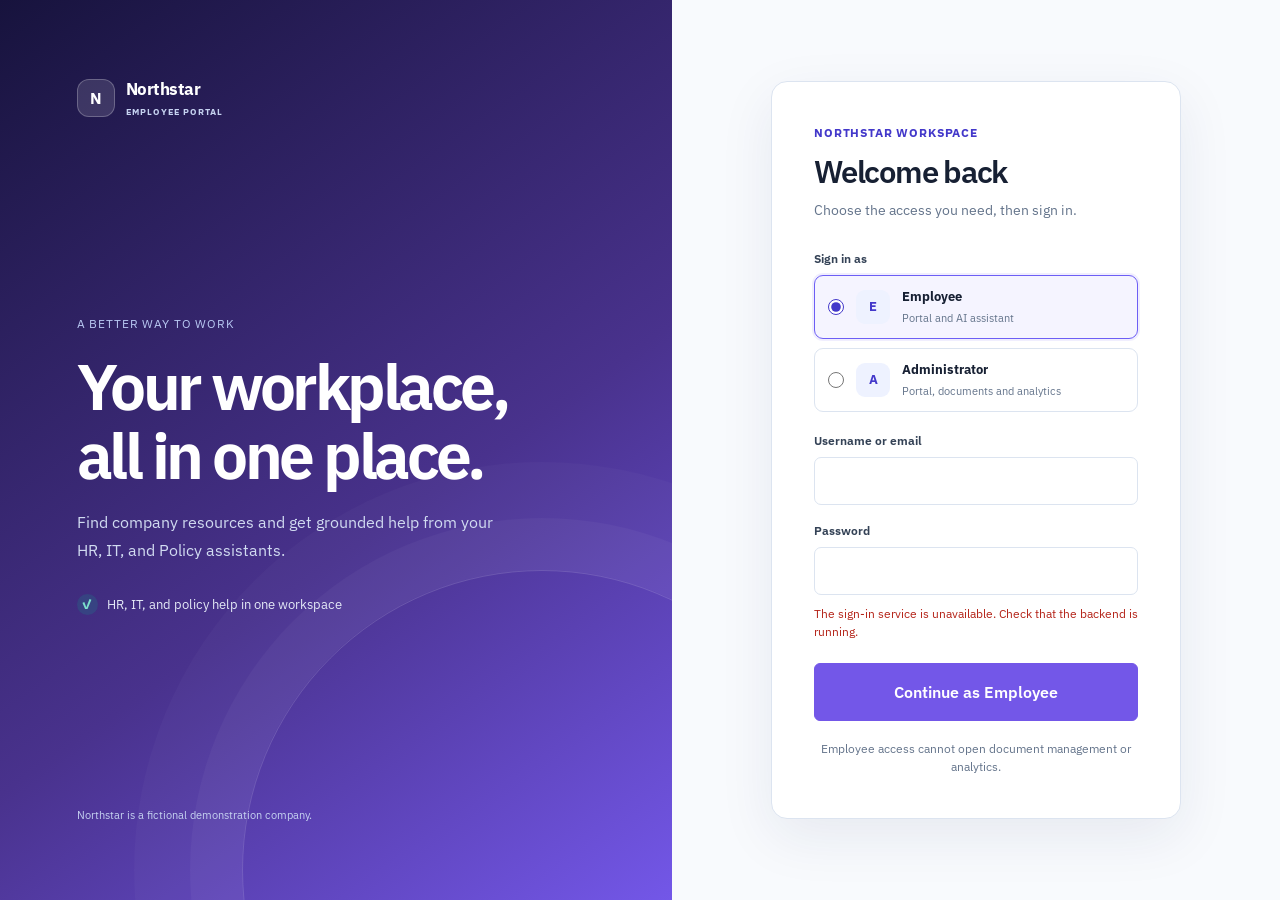
==== index.html @ 68baed1b "Prepare Northstar for deployment" ====
<!DOCTYPE html>
<html lang="en">
<head>
  <meta charset="UTF-8" />
  <meta name="viewport" content="width=device-width, initial-scale=1.0" />
  <meta name="theme-color" content="#7357E8" />
  <title>Sign in · Northstar</title>
  <link rel="icon" type="image/svg+xml" href="favicon.svg" />
  <link rel="stylesheet" href="css/style.css" />
  <link rel="stylesheet" href="css/pages.css" />
</head>
<body class="portal-login-page">
  <main class="portal-login-shell">
    <section class="portal-login-brand">
      <a class="portal-brand" href="index.html" aria-label="Northstar home">
        <span class="portal-brand-mark">N</span>
        <span><strong>Northstar</strong><small>EMPLOYEE PORTAL</small></span>
      </a>
      <div class="portal-login-message">
        <span class="eyebrow">A BETTER WAY TO WORK</span>
        <h1>Your workplace,<br />all in one place.</h1>
        <p>Find company resources and get grounded help from your HR, IT, and Policy assistants.</p>
        <div class="portal-login-trust">
          <span aria-hidden="true">✓</span> HR, IT, and policy help in one workspace
        </div>
      </div>
      <div class="portal-login-foot">Northstar is a fictional demonstration company.</div>
    </section>
    <section class="portal-login-panel">
      <form id="loginForm" class="portal-login-form">
        <p class="eyebrow">NORTHSTAR WORKSPACE</p>
        <h2>Welcome back</h2>
        <p class="portal-login-subtitle">Choose the access you need, then sign in.</p>
        <p class="login-demo-note" id="loginDemoNote" hidden></p>
        <fieldset class="login-role-picker">
          <legend class="form-label">Sign in as</legend>
          <label class="login-role-option">
            <input type="radio" name="role" value="employee" checked />
            <span class="login-role-icon" aria-hidden="true">E</span>
            <span><strong>Employee</strong><small>Portal and AI assistant</small></span>
          </label>
          <label class="login-role-option">
            <input type="radio" name="role" value="admin" />
            <span class="login-role-icon" aria-hidden="true">A</span>
            <span><strong>Administrator</strong><small>Portal, documents and analytics</small></span>
          </label>
        </fieldset>
        <label class="form-label" for="username">Username or email</label>
        <input class="form-input" id="username" name="username" type="text" autocomplete="username" required maxlength="254" />
        <label class="form-label" for="password">Password</label>
        <input class="form-input" id="password" name="password" type="password" autocomplete="current-password" required maxlength="1024" />
        <p class="login-error" id="loginError" role="alert" aria-live="polite"></p>
        <button class="btn btn-primary btn-block btn-lg" id="loginButton" type="submit">Continue as Employee</button>
        <p class="portal-login-help">Employee access cannot open document management or analytics.</p>
      </form>
    </section>
  </main>
  <script src="js/app.js"></script>
  <script>
    const loginForm = document.getElementById('loginForm');
    const loginButton = document.getElementById('loginButton');
    const loginError = document.getElementById('loginError');
    const loginDemoNote = document.getElementById('loginDemoNote');
    const roleOptions = [...document.querySelectorAll('input[name="role"]')];

    const selectedRole = () => document.querySelector('input[name="role"]:checked').value;
    const updateRoleLabel = () => {
      const role = selectedRole();
      loginButton.textContent = `Continue as ${role === 'admin' ? 'Administrator' : 'Employee'}`;
    };
    roleOptions.forEach(option => option.addEventListener('change', updateRoleLabel));

    API.authOptions().then(options => {
      if (options.demo_login_enabled) {
        loginDemoNote.textContent = 'Evaluation demo access is not production authentication. Do not enter sensitive information.';
        loginDemoNote.hidden = false;
      }
    }).catch(error => {
      console.warn('[EKA] Could not load sign-in options.', error);
    });

    API.session().then(() => {
      window.location.replace('portal.html');
    }).catch(error => {
      const params = new URLSearchParams(location.search);
      if (params.get('error') === 'unavailable' || error.status !== 401) {
        loginError.textContent = 'The sign-in service is unavailable. Check that the backend is running.';
      }
    });

    loginForm.addEventListener('submit', async event => {
      event.preventDefault();
      loginError.textContent = '';
      loginButton.disabled = true;
      loginButton.textContent = 'Signing in…';
      try {
        await API.login(
          document.getElementById('username').value.trim(),
          document.getElementById('password').value,
          selectedRole(),
        );
        window.location.replace('portal.html');
      } catch (error) {
        loginError.textContent = error.message || 'Sign-in failed. Please try again.';
      } finally {
        loginButton.disabled = false;
        updateRoleLabel();
      }
    });
  </script>
</body>
</html>
---- css/style.css ----
@import url('https://fonts.googleapis.com/css2?family=IBM+Plex+Mono:wght@400;500&family=IBM+Plex+Sans:wght@400;500;600;700&display=swap');

/* ============================================================
   Enterprise Knowledge Assistant — Design System v2
   Modern · Realistic · Real-time feel
   ============================================================ */

/* ---------- 1. Design Tokens ---------- */
:root {
  /* Dark navigation against a bright reading workspace */
  --color-bg: #EEF1F6;
  --color-bg-elevated: #FBFCFE;
  --color-surface: #FBFCFE;
  --color-surface-alt: #EEF1F6;
  --color-surface-muted: #E3E9F2;
  --color-sidebar: #111B2B;
  --color-chat: #F0F3F8;
  --color-history: #E3E9F2;
  --color-assistant: #FBFCFE;
  --color-composer: #FFFFFF;
  --color-user-message: #7357E8;
  --color-surface-inset: #F8FAFD;
  --color-topbar: #F8FAFD;
  --color-hover: #E3EAF4;
  --color-selected: #EAE5FF;

  /* Brand colors */
  --color-primary: #7357E8;
  --color-primary-hover: #5C3FD0;
  --color-primary-soft: rgba(115, 87, 232, .12);
  --color-primary-glow: rgba(115, 87, 232, .18);
  --color-focus-ring: rgba(115, 87, 232, .32);
  --color-sidebar-accent: #B9B0FF;
  --color-sidebar-success: #69D7C5;

  --color-accent: #087F72;
  --color-accent-hover: #06685E;
  --color-accent-soft: rgba(8, 127, 114, .11);

  --color-success: #087F72;
  --color-success-soft: rgba(8, 127, 114, .11);
  --color-warning: #94651B;
  --color-warning-soft: rgba(148, 101, 27, .11);
  --color-danger: #B43D4F;
  --color-danger-soft: rgba(180, 61, 79, .1);

  /* Per-agent brand colors */
  --color-hr: #B4485A;
  --color-hr-soft: rgba(180, 72, 90, .1);
  --color-it: #8A72F5;
  --color-it-soft: rgba(138, 114, 245, .12);
  --color-policy: #087F72;
  --color-policy-soft: rgba(8, 127, 114, .1);

  /* Text */
  --color-text: #172235;
  --color-text-secondary: #39485C;
  --color-text-muted: #5F6E82;
  --color-text-subtle: #6D7C90;
  --color-text-inverse: #FFFFFF;
  --color-sidebar-text: #E8EDF5;
  --color-sidebar-muted: #AAB7C8;

  /* Borders */
  --color-border: #D0D9E6;
  --color-border-strong: #A9B7C9;
  --color-border-subtle: #DEE5EF;

  /* Gradients */
  --gradient-primary: linear-gradient(115deg, #7357E8 0%, #8A72F5 100%);
  --gradient-accent: #087F72;
  --gradient-success: #087F72;
  --gradient-warning: #94651B;
  --gradient-hero: #111B2B;
  --gradient-mesh: none;

  /* Typography */
  --font-sans: 'IBM Plex Sans', Arial, sans-serif;
  --font-mono: 'IBM Plex Mono', 'Cascadia Code', Consolas, monospace;
  --type-xs: 0.75rem;
  --type-sm: 0.8125rem;
  --type-body: 0.875rem;
  --type-md: 0.9375rem;
  --type-lg: 1.125rem;
  --type-xl: 1.375rem;
  --type-display: 1.75rem;

  /* Radius */
  --radius-sm: 6px;
  --radius-md: 7px;
  --radius-lg: 10px;
  --radius-xl: 20px;
  --radius-2xl: 24px;
  --radius-full: 9999px;

  /* Spacing scale */
  --space-1: 4px;
  --space-2: 8px;
  --space-3: 12px;
  --space-4: 16px;
  --space-5: 20px;
  --space-6: 24px;
  --space-8: 32px;
  --space-10: 40px;
  --space-12: 48px;
  --space-16: 64px;
  --space-20: 80px;

  /* Shadows — soft, layered */
  --shadow-xs: 0 1px 2px rgba(15, 23, 42, 0.05);
  --shadow-sm: 0 1px 3px rgba(15, 23, 42, 0.08), 0 1px 2px rgba(15, 23, 42, 0.04);
  --shadow-md: 0 4px 6px -1px rgba(15, 23, 42, 0.10), 0 2px 4px -1px rgba(15, 23, 42, 0.06);
  --shadow-lg: 0 10px 15px -3px rgba(15, 23, 42, 0.10), 0 4px 6px -2px rgba(15, 23, 42, 0.05);
  --shadow-xl: 0 20px 25px -5px rgba(15, 23, 42, 0.12), 0 10px 10px -5px rgba(15, 23, 42, 0.04);
  --shadow-2xl: 0 25px 50px -12px rgba(15, 23, 42, 0.25);
  --shadow-primary: 0 10px 30px -10px var(--color-primary-glow);
  --shadow-accent: 0 10px 30px -10px rgba(6, 182, 212, 0.4);

  /* Transitions */
  --transition-fast: 120ms cubic-bezier(0.4, 0, 0.2, 1);
  --transition: 200ms cubic-bezier(0.4, 0, 0.2, 1);
  --transition-slow: 400ms cubic-bezier(0.4, 0, 0.2, 1);
  --ease-bounce: cubic-bezier(0.34, 1.56, 0.64, 1);

  /* Layout */
  --sidebar-width: 236px;
  --header-height: 60px;
  --max-content: 1440px;
}

/* ---------- 2. Reset ---------- */
*, *::before, *::after { box-sizing: border-box; margin: 0; padding: 0; }

html {
  font-size: 16px;
  -webkit-font-smoothing: antialiased;
  -moz-osx-font-smoothing: grayscale;
  scroll-behavior: smooth;
}

body {
  font-family: var(--font-sans);
  background: var(--color-surface-alt);
  color: var(--color-text);
  line-height: 1.5;
  min-height: 100vh;
  background-image: none;
  background-attachment: fixed;
}

a { color: inherit; text-decoration: none; }
button { font-family: inherit; cursor: pointer; border: none; background: none; }
input, textarea, select { font-family: inherit; font-size: inherit; color: inherit; }
ul, ol { list-style: none; }
img, svg { display: block; max-width: 100%; }

/* ---------- 3. Typography ---------- */
h1 { font-size: var(--type-display); font-weight: 600; letter-spacing: -0.025em; line-height: 1.2; }
h2 { font-size: var(--type-xl); font-weight: 600; letter-spacing: -0.015em; line-height: 1.3; }
h3 { font-size: var(--type-lg); font-weight: 600; letter-spacing: -0.01em; }
h4 { font-size: var(--type-md); font-weight: 600; }
h5 { font-size: var(--type-body); font-weight: 600; }
h6 {
  font-size: 0.75rem;
  font-weight: 700;
  text-transform: uppercase;
  letter-spacing: 0.08em;
  color: var(--color-text-subtle);
}

p { font-size: var(--type-md); color: var(--color-text-secondary); }
.text-muted { color: var(--color-text-muted); }
.text-subtle { color: var(--color-text-subtle); }
.text-mono { font-family: var(--font-mono); }
.text-gradient {
  background: var(--gradient-primary);
  -webkit-background-clip: text;
  background-clip: text;
  -webkit-text-fill-color: transparent;
  color: transparent;
}

/* ---------- 4. Buttons ---------- */
.btn {
  display: inline-flex;
  align-items: center;
  justify-content: center;
  gap: var(--space-2);
  padding: var(--space-3) var(--space-5);
  font-size: 0.875rem;
  font-weight: 600;
  border-radius: var(--radius-md);
  border: 1px solid transparent;
  transition: all var(--transition);
  white-space: nowrap;
  position: relative;
  overflow: hidden;
}

.btn::before {
  content: '';
  position: absolute;
  inset: 0;
  background: linear-gradient(90deg, transparent, rgba(255,255,255,0.2), transparent);
  transform: translateX(-100%);
  transition: transform 600ms;
}
.btn:hover::before { transform: translateX(100%); }

.btn-primary {
  background: var(--gradient-primary);
  color: var(--color-text-inverse);
  box-shadow: var(--shadow-sm), var(--shadow-primary);
}
.btn-primary:hover {
  transform: translateY(-1px);
  box-shadow: var(--shadow-md), var(--shadow-primary);
}

.btn-secondary {
  background: var(--color-surface);
  color: var(--color-text);
  border-color: var(--color-border);
  box-shadow: var(--shadow-xs);
}
.btn-secondary:hover {
  background: var(--color-surface-alt);
  border-color: var(--color-border-strong);
  transform: translateY(-1px);
}

.btn-ghost {
  background: transparent;
  color: var(--color-text-secondary);
  padding: var(--space-2) var(--space-3);
}
.btn-ghost:hover {
  background: var(--color-surface-muted);
  color: var(--color-text);
}

.btn-icon {
  width: 36px;
  height: 36px;
  padding: 0;
  border-radius: var(--radius-md);
  display: inline-flex;
  align-items: center;
  justify-content: center;
  color: var(--color-text-muted);
  transition: all var(--transition);
}
.btn-icon:hover {
  background: var(--color-surface-muted);
  color: var(--color-primary);
}

.btn-sm { padding: var(--space-2) var(--space-3); font-size: 0.8125rem; }
.btn-lg { padding: var(--space-4) var(--space-6); font-size: 1rem; }
.btn-block { width: 100%; }

/* ---------- 5. Forms ---------- */
.form-group { margin-bottom: var(--space-5); }
.form-label {
  display: block;
  font-size: 0.8125rem;
  font-weight: 600;
  margin-bottom: var(--space-2);
  color: var(--color-text);
}
.form-input, .form-textarea, .form-select {
  width: 100%;
  padding: var(--space-3) var(--space-4);
  background: var(--color-surface);
  border: 1.5px solid var(--color-border);
  border-radius: var(--radius-md);
  font-size: 0.9375rem;
  color: var(--color-text);
  transition: all var(--transition);
}
.form-input:focus, .form-textarea:focus, .form-select:focus {
  outline: none;
  border-color: var(--color-primary);
  box-shadow: 0 0 0 4px var(--color-primary-soft);
}
.form-textarea { resize: vertical; min-height: 96px; }
.form-hint {
  font-size: 0.75rem;
  color: var(--color-text-muted);
  margin-top: var(--space-2);
}

/* ---------- 6. Layout ---------- */
.app-shell {
  display: grid;
  grid-template-columns: var(--sidebar-width) 1fr;
  grid-template-rows: var(--header-height) 1fr;
  grid-template-areas:
    "sidebar header"
    "sidebar main";
  height: 100vh;
  overflow: hidden;
}

.sidebar {
  grid-area: sidebar;
  background: var(--color-surface);
  border-right: 1px solid var(--color-border);
  display: flex;
  flex-direction: column;
  overflow-y: auto;
  box-shadow: var(--shadow-sm);
  z-index: 10;
}

.header {
  grid-area: header;
  background: rgba(255, 255, 255, 0.85);
  backdrop-filter: blur(12px);
  -webkit-backdrop-filter: blur(12px);
  border-bottom: 1px solid var(--color-border);
  display: flex;
  align-items: center;
  justify-content: space-between;
  padding: 0 var(--space-8);
  z-index: 5;
}

.main {
  grid-area: main;
  overflow-y: auto;
  background: var(--color-surface-alt);
}

/* ---------- 7. Sidebar ---------- */
.sidebar-brand {
  height: var(--header-height);
  padding: 0 var(--space-6);
  display: flex;
  align-items: center;
  gap: var(--space-3);
  border-bottom: 1px solid var(--color-border-subtle);
}

.brand-mark {
  width: 36px;
  height: 36px;
  background: var(--gradient-primary);
  color: var(--color-text-inverse);
  border-radius: var(--radius-md);
  display: inline-flex;
  align-items: center;
  justify-content: center;
  font-weight: 800;
  font-size: 0.9375rem;
  box-shadow: var(--shadow-primary);
}

.brand-name {
  font-weight: 800;
  font-size: 1rem;
  letter-spacing: -0.01em;
  background: var(--gradient-primary);
  -webkit-background-clip: text;
  background-clip: text;
  -webkit-text-fill-color: transparent;
}
.brand-sub {
  font-size: 0.6875rem;
  color: var(--color-text-muted);
  font-weight: 600;
  text-transform: uppercase;
  letter-spacing: 0.06em;
}

.sidebar-nav { padding: var(--space-4); flex: 1; }

.nav-section-title {
  font-size: var(--type-xs);
  font-weight: 700;
  text-transform: uppercase;
  letter-spacing: 0.1em;
  color: var(--color-text-subtle);
  padding: var(--space-4) var(--space-3) var(--space-2);
}

.nav-item {
  display: flex;
  align-items: center;
  gap: var(--space-3);
  padding: var(--space-3) var(--space-3);
  border-radius: var(--radius-md);
  color: var(--color-text-secondary);
  font-size: var(--type-body);
  font-weight: 500;
  transition: all var(--transition);
  margin-bottom: 2px;
  position: relative;
}
.nav-item:hover {
  background: transparent;
  color: var(--color-text);
  transform: none;
}
.nav-item.active {
  background: transparent;
  color: var(--color-primary);
  font-weight: 600;
}
.nav-item.active::before {
  content: '';
  position: absolute;
  left: -16px;
  top: 50%;
  transform: translateY(-50%);
  width: 2px;
  height: 20px;
  background: var(--gradient-primary);
  border-radius: 0 4px 4px 0;
}

.nav-item-icon { width: 18px; height: 18px; flex-shrink: 0; }

.sidebar-footer { padding: var(--space-4); border-top: 1px solid var(--color-border-subtle); }

.user-chip {
  display: flex;
  align-items: center;
  gap: var(--space-3);
  padding: var(--space-2);
  border-radius: var(--radius-md);
  transition: all var(--transition);
  cursor: pointer;
}
.user-chip:hover {
  background: var(--color-surface-muted);
}

.user-avatar {
  width: 36px;
  height: 36px;
  border-radius: 50%;
  background: var(--gradient-primary);
  color: var(--color-text-inverse);
  display: inline-flex;
  align-items: center;
  justify-content: center;
  font-weight: 700;
  font-size: 0.8125rem;
  box-shadow: var(--shadow-primary);
}

.user-info { flex: 1; min-width: 0; }
.user-name {
  font-size: 0.8125rem;
  font-weight: 600;
  color: var(--color-text);
  white-space: nowrap;
  overflow: hidden;
  text-overflow: ellipsis;
}
.user-id {
  font-size: 0.6875rem;
  color: var(--color-text-muted);
  font-family: var(--font-mono);
  white-space: nowrap;
  overflow: hidden;
  text-overflow: ellipsis;
}

/* ---------- 8. Header ---------- */
.header-title { display: flex; align-items: center; gap: var(--space-3); }
.header-title h2 { font-size: 1.25rem; }
.header-breadcrumb { font-size: 0.75rem; color: var(--color-text-muted); }
.header-actions { display: flex; align-items: center; gap: var(--space-2); }

/* ---------- 9. Cards ---------- */
.card {
  background: var(--color-surface);
  border: 1px solid var(--color-border);
  border-radius: var(--radius-lg);
  padding: var(--space-6);
  box-shadow: var(--shadow-sm);
  transition: all var(--transition);
}
.card-hover:hover {
  box-shadow: var(--shadow-lg);
  transform: translateY(-2px);
  border-color: var(--color-primary);
}

.card-header {
  display: flex;
  align-items: center;
  justify-content: space-between;
  margin-bottom: var(--space-4);
}
.card-title { font-size: 1rem; font-weight: 700; color: var(--color-text); }

/* ---------- 10. Badges & Tags ---------- */
.badge {
  display: inline-flex;
  align-items: center;
  gap: var(--space-1);
  padding: 3px var(--space-2);
  font-size: 0.6875rem;
  font-weight: 700;
  border-radius: var(--radius-full);
  text-transform: uppercase;
  letter-spacing: 0.05em;
  background: var(--color-surface-muted);
  color: var(--color-text-secondary);
}
.badge-primary { background: var(--color-primary-soft); color: var(--color-primary); }
.badge-success { background: var(--color-success-soft); color: var(--color-success); }
.badge-warning { background: var(--color-warning-soft); color: var(--color-warning); }
.badge-danger  { background: var(--color-danger-soft);  color: var(--color-danger); }
.badge-accent  { background: var(--color-accent-soft);  color: var(--color-accent); }
.badge-hr      { background: var(--color-hr-soft);      color: var(--color-hr); }
.badge-it      { background: var(--color-it-soft);      color: var(--color-it); }
.badge-policy  { background: var(--color-policy-soft);  color: var(--color-policy); }

.badge-dot {
  width: 6px;
  height: 6px;
  border-radius: 50%;
  background: var(--color-text-subtle);
}
.badge-dot.active {
  background: var(--color-success);
  box-shadow: 0 0 0 3px var(--color-success-soft);
  animation: pulse-dot 2s infinite;
}

@keyframes pulse-dot {
  0%, 100% { box-shadow: 0 0 0 3px var(--color-success-soft); }
  50% { box-shadow: 0 0 0 6px rgba(16, 185, 129, 0.1); }
}

.tag {
  display: inline-flex;
  align-items: center;
  padding: 3px var(--space-2);
  font-size: 0.75rem;
  font-weight: 600;
  border-radius: var(--radius-sm);
  background: var(--color-surface-muted);
  color: var(--color-text-secondary);
}

/* ---------- 11. Tables ---------- */
.table { width: 100%; border-collapse: collapse; font-size: 0.875rem; }
.table th {
  text-align: left;
  font-size: 0.6875rem;
  font-weight: 700;
  text-transform: uppercase;
  letter-spacing: 0.05em;
  color: var(--color-text-muted);
  padding: var(--space-3) var(--space-4);
  border-bottom: 1px solid var(--color-border);
  background: var(--color-surface-alt);
}
.table td {
  padding: var(--space-4);
  border-bottom: 1px solid var(--color-border-subtle);
  color: var(--color-text);
}
.table tr:last-child td { border-bottom: none; }
.table tr { transition: background var(--transition-fast); }
.table tr:hover td { background: var(--color-primary-soft); }

/* ---------- 12. Utilities ---------- */
.flex { display: flex; }
.flex-col { display: flex; flex-direction: column; }
.items-center { align-items: center; }
.justify-between { justify-content: space-between; }
.gap-1 { gap: var(--space-1); }
.gap-2 { gap: var(--space-2); }
.gap-3 { gap: var(--space-3); }
.gap-4 { gap: var(--space-4); }
.gap-6 { gap: var(--space-6); }

.p-4 { padding: var(--space-4); }
.p-6 { padding: var(--space-6); }
.p-8 { padding: var(--space-8); }

.mb-2 { margin-bottom: var(--space-2); }
.mb-4 { margin-bottom: var(--space-4); }
.mb-6 { margin-bottom: var(--space-6); }
.mt-6 { margin-top: var(--space-6); }

.grid { display: grid; }
.grid-cols-2 { grid-template-columns: repeat(2, 1fr); }
.grid-cols-3 { grid-template-columns: repeat(3, 1fr); }
.grid-cols-4 { grid-template-columns: repeat(4, 1fr); }

.text-center { text-align: center; }
.text-right  { text-align: right; }

.w-full { width: 100%; }
.h-full { height: 100%; }
.hidden { display: none !important; }

.divider { height: 1px; background: var(--color-border-subtle); margin: var(--space-4) 0; }

/* ---------- 13. Page wrapper ---------- */
.page {
  padding: var(--space-8);
  max-width: var(--max-content);
  margin: 0 auto;
}
.page-header { margin-bottom: var(--space-6); }
.page-header h1 { font-size: 1.75rem; margin-bottom: var(--space-1); }
.page-header p { color: var(--color-text-muted); font-size: 0.875rem; }

/* ---------- 14. Stats ---------- */
.stat-grid {
  display: grid;
  grid-template-columns: repeat(4, 1fr);
  gap: var(--space-4);
  margin-bottom: var(--space-6);
}

.stat-card {
  background: var(--color-surface);
  border: 1px solid var(--color-border);
  border-radius: var(--radius-lg);
  padding: var(--space-5);
  position: relative;
  overflow: hidden;
  transition: all var(--transition);
  box-shadow: var(--shadow-sm);
}
.stat-card:hover {
  transform: translateY(-2px);
  box-shadow: var(--shadow-lg);
}
.stat-card::before {
  content: '';
  position: absolute;
  top: 0; left: 0; right: 0;
  height: 3px;
  background: var(--gradient-primary);
}
.stat-card.success::before { background: var(--gradient-success); }
.stat-card.warning::before { background: var(--gradient-warning); }
.stat-card.accent::before  { background: var(--gradient-accent); }

.stat-card-icon {
  position: absolute;
  top: var(--space-5);
  right: var(--space-5);
  width: 40px;
  height: 40px;
  border-radius: var(--radius-md);
  background: var(--color-primary-soft);
  color: var(--color-primary);
  display: inline-flex;
  align-items: center;
  justify-content: center;
}
.stat-card.success .stat-card-icon { background: var(--color-success-soft); color: var(--color-success); }
.stat-card.warning .stat-card-icon { background: var(--color-warning-soft); color: var(--color-warning); }
.stat-card.accent  .stat-card-icon { background: var(--color-accent-soft);  color: var(--color-accent); }

.stat-label {
  font-size: 0.75rem;
  font-weight: 700;
  text-transform: uppercase;
  letter-spacing: 0.05em;
  color: var(--color-text-muted);
  margin-bottom: var(--space-2);
}
.stat-value {
  font-size: 2rem;
  font-weight: 800;
  letter-spacing: -0.02em;
  font-family: var(--font-mono);
  color: var(--color-text);
  line-height: 1;
}
.stat-delta {
  font-size: 0.75rem;
  color: var(--color-text-muted);
  margin-top: var(--space-2);
  display: flex;
  align-items: center;
  gap: var(--space-1);
}
.stat-delta.up { color: var(--color-success); }
.stat-delta.down { color: var(--color-danger); }

/* ---------- 15. Progress ---------- */
.progress {
  height: 8px;
  background: var(--color-surface-muted);
  border-radius: var(--radius-full);
  overflow: hidden;
  position: relative;
}
.progress-bar {
  height: 100%;
  background: var(--gradient-primary);
  border-radius: var(--radius-full);
  transition: width 800ms var(--ease-bounce);
  position: relative;
  overflow: hidden;
}
.progress-bar::after {
  content: '';
  position: absolute;
  inset: 0;
  background: linear-gradient(90deg, transparent, rgba(255,255,255,0.4), transparent);
  animation: shimmer 2s infinite;
}
.progress-bar.muted { background: var(--color-border-strong); }
.progress-bar.muted::after { display: none; }
.progress-bar.success { background: var(--gradient-success); }
.progress-bar.warning { background: var(--gradient-warning); }

@keyframes shimmer {
  0% { transform: translateX(-100%); }
  100% { transform: translateX(100%); }
}

/* ---------- 16. Scrollbar ---------- */
::-webkit-scrollbar { width: 10px; height: 10px; }
::-webkit-scrollbar-track { background: transparent; }
::-webkit-scrollbar-thumb {
  background: var(--color-border-strong);
  border-radius: var(--radius-full);
  border: 2px solid var(--color-surface-alt);
}
::-webkit-scrollbar-thumb:hover { background: var(--color-text-subtle); }

/* ---------- 17. Animations ---------- */
@keyframes fadeIn {
  from { opacity: 0; transform: translateY(8px); }
  to { opacity: 1; transform: translateY(0); }
}
@keyframes slideInRight {
  from { opacity: 0; transform: translateX(20px); }
  to { opacity: 1; transform: translateX(0); }
}
@keyframes slideInLeft {
  from { opacity: 0; transform: translateX(-20px); }
  to { opacity: 1; transform: translateX(0); }
}
@keyframes scaleIn {
  from { opacity: 0; transform: scale(0.95); }
  to { opacity: 1; transform: scale(1); }
}
@keyframes float {
  0%, 100% { transform: translateY(0); }
  50% { transform: translateY(-6px); }
}

.animate-fade-in { animation: fadeIn 400ms var(--transition) both; }
.animate-slide-right { animation: slideInRight 400ms var(--transition) both; }
.animate-slide-left { animation: slideInLeft 400ms var(--transition) both; }
.animate-scale-in { animation: scaleIn 300ms var(--ease-bounce) both; }

/* ---------- 18. Responsive ---------- */
@media (max-width: 1024px) {
  .stat-grid { grid-template-columns: repeat(2, 1fr); }
  .grid-cols-4 { grid-template-columns: repeat(2, 1fr); }
}

@media (max-width: 768px) {
  .app-shell {
    grid-template-columns: 1fr;
    grid-template-areas:
      "header"
      "main";
  }
  .sidebar { display: none; }
  .stat-grid { grid-template-columns: 1fr; }
  .grid-cols-2, .grid-cols-3, .grid-cols-4 { grid-template-columns: 1fr; }
}
---- css/pages.css ----
/* ============================================================
   Page-specific styles — modern, vibrant, real-time feel
   ============================================================ */

/* ---------- A. Login Page ---------- */
.login-shell {
  min-height: 100vh;
  display: grid;
  grid-template-columns: 1.1fr 1fr;
  background: var(--color-surface-alt);
}

.login-art {
  background: var(--gradient-hero);
  color: var(--color-text-inverse);
  padding: var(--space-16);
  display: flex;
  flex-direction: column;
  justify-content: space-between;
  position: relative;
  overflow: hidden;
}

.login-art::before {
  content: "";
  position: absolute;
  inset: 0;
  background-image:
    radial-gradient(circle at 20% 80%, rgba(255,255,255,0.12) 0%, transparent 40%),
    radial-gradient(circle at 80% 20%, rgba(255,255,255,0.10) 0%, transparent 40%),
    radial-gradient(circle at 50% 50%, rgba(255,255,255,0.05) 0%, transparent 60%);
  pointer-events: none;
}

.login-art::after {
  content: "";
  position: absolute;
  inset: 0;
  background-image:
    linear-gradient(rgba(255,255,255,0.06) 1px, transparent 1px),
    linear-gradient(90deg, rgba(255,255,255,0.06) 1px, transparent 1px);
  background-size: 48px 48px;
  mask-image: radial-gradient(ellipse at center, black 30%, transparent 75%);
  pointer-events: none;
}

.login-art-brand {
  display: flex;
  align-items: center;
  gap: var(--space-3);
  position: relative;
  z-index: 1;
}
.login-art-brand .brand-mark {
  background: rgba(255, 255, 255, 0.2);
  color: var(--color-text-inverse);
  backdrop-filter: blur(20px);
  border: 1px solid rgba(255, 255, 255, 0.3);
}

.login-art-content { position: relative; z-index: 1; }
.login-art-content h1 {
  font-size: 3rem;
  line-height: 1.1;
  margin-bottom: var(--space-5);
  letter-spacing: -0.03em;
  color: var(--color-text-inverse);
}
.login-art-content p {
  color: rgba(255, 255, 255, 0.85);
  font-size: 1.0625rem;
  max-width: 420px;
  line-height: 1.6;
}

.login-art-features {
  position: relative;
  z-index: 1;
  display: flex;
  flex-direction: column;
  gap: var(--space-3);
  margin-top: var(--space-6);
}
.login-art-feature {
  display: flex;
  align-items: center;
  gap: var(--space-3);
  color: rgba(255, 255, 255, 0.9);
  font-size: 0.875rem;
}
.login-art-feature-icon {
  width: 32px;
  height: 32px;
  border-radius: var(--radius-sm);
  background: rgba(255, 255, 255, 0.15);
  border: 1px solid rgba(255, 255, 255, 0.2);
  display: inline-flex;
  align-items: center;
  justify-content: center;
  flex-shrink: 0;
  backdrop-filter: blur(8px);
}

.login-art-meta {
  position: relative;
  z-index: 1;
  display: flex;
  flex-direction: column;
  gap: var(--space-3);
  font-size: 0.8125rem;
  color: rgba(255, 255, 255, 0.75);
}
.login-art-meta-row {
  display: flex;
  justify-content: space-between;
  padding: var(--space-3) 0;
  border-top: 1px solid rgba(255, 255, 255, 0.15);
}
.login-art-meta-row:first-child { border-top: none; padding-top: 0; }
.login-art-meta-row span:last-child { font-weight: 600; color: var(--color-text-inverse); }

.login-form-wrap {
  display: flex;
  align-items: center;
  justify-content: center;
  padding: var(--space-8);
  background: var(--color-surface);
  position: relative;
}
.login-form-wrap::before {
  content: '';
  position: absolute;
  top: -100px; right: -100px;
  width: 300px; height: 300px;
  background: var(--color-primary-soft);
  border-radius: 50%;
  filter: blur(80px);
  pointer-events: none;
}
.login-form-wrap::after {
  content: '';
  position: absolute;
  bottom: -80px; left: -80px;
  width: 240px; height: 240px;
  background: var(--color-accent-soft);
  border-radius: 50%;
  filter: blur(80px);
  pointer-events: none;
}

.login-form {
  width: 100%;
  max-width: 380px;
  position: relative;
  z-index: 1;
  animation: scaleIn 500ms var(--ease-bounce) both;
}
.login-form h2 { margin-bottom: var(--space-1); }
.login-form .form-sub {
  color: var(--color-text-muted);
  font-size: 0.875rem;
  margin-bottom: var(--space-6);
}

.login-divider {
  display: flex;
  align-items: center;
  gap: var(--space-3);
  margin: var(--space-5) 0;
  color: var(--color-text-subtle);
  font-size: 0.75rem;
  font-weight: 600;
  text-transform: uppercase;
  letter-spacing: 0.05em;
}
.login-divider::before, .login-divider::after {
  content: "";
  flex: 1;
  height: 1px;
  background: var(--color-border);
}

@media (max-width: 900px) {
  .login-shell { grid-template-columns: 1fr; }
  .login-art { display: none; }
}

/* ---------- Workspace refinements ---------- */

html { scroll-behavior: smooth; }
body {
  background: var(--color-bg);
  background-image: none;
  color: var(--color-text);
}
button, input, textarea, select { font: inherit; }
button:focus-visible, a:focus-visible, input:focus-visible, textarea:focus-visible,
select:focus-visible, [tabindex]:focus-visible {
  outline: 2px solid rgba(120, 136, 232, .38);
  outline-offset: 2px;
}
.app-shell {
  height: 100dvh;
  min-height: 100dvh;
  grid-template-columns: var(--sidebar-width) minmax(0, 1fr);
  grid-template-rows: var(--header-height) minmax(0, 1fr);
}
.sidebar {
  background: var(--color-sidebar);
  border-right-color: var(--color-border);
  box-shadow: none;
  overflow: hidden;
}
.sidebar-brand {
  height: 72px;
  flex: 0 0 72px;
  padding: 0 21px;
  border-bottom-color: var(--color-border);
}
.brand-mark {
  width: 31px;
  height: 31px;
  border-radius: 8px;
  background: #27344A;
  box-shadow: none;
  font-size: 13px;
}
.brand-name {
  max-width: 155px;
  background: none;
  color: var(--color-text);
  -webkit-text-fill-color: currentColor;
  font-size: 12px;
  font-weight: 700;
  line-height: 1.25;
}
.brand-sub {
  margin-top: 4px;
  color: var(--color-text-muted);
  font-size: 9px;
  font-weight: 500;
  letter-spacing: .11em;
}
.sidebar-nav { padding: 15px 12px; overflow: auto; }
.nav-section-title {
  padding: 17px 10px 7px;
  color: var(--color-text-muted);
  font-size: 9px;
  letter-spacing: .12em;
}
.nav-item {
  min-height: 38px;
  gap: 10px;
  padding: 8px 10px;
  border-radius: 6px;
  color: var(--color-text-secondary);
  font-size: 12px;
  margin-bottom: 2px;
}
.nav-item:hover { background: rgba(213,222,234,.045); color: var(--color-text); transform: none; }
.nav-item-icon { width: 16px; height: 16px; }
.agent-nav-mark {
  width: 20px;
  height: 20px;
  border-radius: 6px;
  display: inline-grid;
  place-items: center;
  flex: 0 0 auto;
  background: var(--color-surface-muted);
  color: var(--color-text-secondary);
  font-size: 10px;
  font-weight: 700;
}
.agent-nav-mark.hr { color: var(--color-hr); background: var(--color-hr-soft); }
.agent-nav-mark.it { color: var(--color-it); background: var(--color-it-soft); }
.agent-nav-mark.policy { color: var(--color-policy); background: var(--color-policy-soft); }
.sidebar-footer { padding: 12px; border-top-color: var(--color-border); }
.user-chip {
  width: 100%;
  border: 0;
  background: transparent;
  text-align: left;
}
.user-chip:hover { background: rgba(213,222,234,.045); }
.user-avatar { width: 30px; height: 30px; background: #27344A; color: var(--color-primary-hover); box-shadow: none; }
.user-name { font-size: 11px; }
.user-id { font-family: var(--font-sans); font-size: 10px; }
.header {
  padding: 0 26px;
  background: rgba(255,255,255,.94);
  backdrop-filter: none;
  border-bottom-color: var(--color-border);
}
.header-title h2 { font-size: 12px; font-weight: 650; letter-spacing: 0; }
.header-breadcrumb { margin-top: 2px; color: var(--color-text-muted); font-size: var(--type-xs); }
.main { min-width: 0; min-height: 0; overflow: auto; background: var(--color-bg); }
.app-shell:has(.chat-workspace) .main { overflow: hidden; }
.mobile-nav-toggle { display: none; }
.sidebar-backdrop { display: none; }

.btn, .primary-button, .secondary-button, .text-button, .icon-button {
  border-radius: 6px;
  font-weight: 600;
  transition: background-color var(--transition), border-color var(--transition), color var(--transition), box-shadow var(--transition), transform var(--transition);
}
.btn::before { display: none; }
.btn-primary, .primary-button {
  background: var(--color-primary);
  border: 1px solid var(--color-primary);
  color: #111827;
  box-shadow: none;
}
.btn-primary:hover, .primary-button:hover:not(:disabled) {
  background: var(--color-primary-hover);
  box-shadow: none;
  transform: none;
}
.btn-secondary, .secondary-button {
  background: #202D42;
  border: 1px solid var(--color-border-strong);
  color: var(--color-text-secondary);
  box-shadow: none;
}
.btn-secondary:hover, .secondary-button:hover:not(:disabled) { background: var(--color-hover); border-color: var(--color-border-strong); transform: none; }
.primary-button, .secondary-button {
  display: inline-flex;
  align-items: center;
  justify-content: center;
  gap: 8px;
  min-height: 37px;
  padding: 0 13px;
  font-size: 11px;
}
.primary-button svg, .secondary-button svg { width: 15px; height: 15px; }
.primary-button:disabled, .secondary-button:disabled { opacity: .55; cursor: not-allowed; }
.icon-button {
  width: 30px;
  height: 30px;
  padding: 7px;
  display: inline-grid;
  place-items: center;
  border: 1px solid transparent;
  background: transparent;
  color: var(--color-text-muted);
}
.icon-button svg { width: 16px; height: 16px; }
.icon-button:hover { background: var(--color-hover); color: var(--color-text); }
.icon-button.danger-hover:hover { color: var(--color-danger); background: var(--color-danger-soft); }
.text-button { padding: 2px 4px; color: var(--color-primary-hover); text-decoration: underline; }
.sr-only {
  position: absolute;
  width: 1px;
  height: 1px;
  padding: 0;
  margin: -1px;
  overflow: hidden;
  clip: rect(0,0,0,0);
  white-space: nowrap;
  border: 0;
}

/* Documents */
.page { width: min(100%, 1360px); max-width: none; padding: 31px clamp(18px, 3.6vw, 48px) 48px; }
.page-intro { display: flex; align-items: flex-end; justify-content: space-between; gap: 20px; margin-bottom: 22px; }
.page-intro h1 { margin-top: 5px; color: var(--color-text); font-size: var(--type-display); font-weight: 550; letter-spacing: -.025em; }
.page-intro > div > p:last-child { margin-top: 6px; color: var(--color-text-secondary); font-size: var(--type-sm); }
.document-summary { display: grid; grid-template-columns: repeat(4,minmax(0,1fr)); margin-bottom: 22px; border: 0; border-top: 1px solid var(--color-border); border-bottom: 1px solid var(--color-border); border-radius: 0; background: transparent; }
.document-summary > div { display: flex; align-items: center; justify-content: space-between; gap: 12px; min-height: 56px; padding: 0 16px; border-right: 1px solid var(--color-border); }
.document-summary > div:last-child { border-right: 0; }
.summary-label { color: var(--color-text-muted); font-size: var(--type-xs); }
.document-summary strong { color: var(--color-text); font-size: var(--type-lg); font-weight: 550; font-variant-numeric: tabular-nums; }
.upload-panel { margin-bottom: 27px; padding: 18px; border: 0; border-top: 1px solid var(--color-border); border-bottom: 1px solid var(--color-border); border-radius: 3px; background: var(--color-surface-inset); }
.upload-copy { display: flex; align-items: center; gap: 11px; }
.upload-icon { width: 31px; height: 31px; display: grid; place-items: center; border-radius: 4px; background: var(--color-selected); color: var(--color-primary-hover); }
.upload-icon svg { width: 17px; height: 17px; }
.upload-copy h2, .library-heading h2, .panel-heading h2 { color: var(--color-text); font-size: var(--type-body); font-weight: 600; letter-spacing: -.01em; }
.upload-copy p, .library-heading p, .panel-heading p { margin-top: 3px; color: var(--color-text-secondary); font-size: var(--type-sm); }
.upload-explainer { max-width: 900px; margin: 13px 0 0 42px; color: var(--color-text-secondary); font-size: var(--type-xs); line-height: 1.65; }
.upload-controls { display: flex; align-items: center; gap: 8px; margin: 14px 0 0 42px; }
.agent-select { min-height: 34px; max-width: 170px; padding: 0 26px 0 10px; border: 1px solid var(--color-border-strong); border-radius: 5px; background: var(--color-surface); color: var(--color-text); font-size: var(--type-sm); }
.upload-controls .secondary-button { min-height: 32px; }
.upload-dropzone { margin-top: 13px; padding: 10px; border: 1px dashed var(--color-border-strong); border-radius: 4px; color: var(--color-text-secondary); text-align: center; font-size: var(--type-sm); cursor: pointer; transition: background var(--transition), border-color var(--transition); }
.upload-dropzone span { color: var(--color-primary-hover); font-weight: 600; text-decoration: underline; text-underline-offset: 2px; }
.upload-dropzone:hover, .upload-dropzone:focus-visible, .upload-dropzone.dragging { border-color: var(--color-primary); background: var(--color-hover); }
.upload-feedback { min-height: 0; margin-top: 0; color: var(--color-accent); font-size: var(--type-xs); }
.upload-feedback:not(:empty) { margin-top: 8px; }
.upload-feedback.error, .error-state { color: var(--color-danger); }
.library-section { border: 0; border-radius: 0; background: transparent; overflow: hidden; }
.library-heading { display: flex; align-items: center; justify-content: space-between; padding: 17px 17px 13px; }
.result-count { color: var(--color-text-muted); font-size: var(--type-xs); }
.library-toolbar { display: flex; align-items: center; justify-content: space-between; gap: 14px; padding: 10px 14px; border-top: 1px solid var(--color-border); border-bottom: 1px solid var(--color-border); }
.document-search { width: min(100%, 300px); display: flex; align-items: center; gap: 8px; min-height: 34px; padding: 0 10px; border: 1px solid var(--color-border-strong); border-radius: 5px; background: var(--color-surface); color: var(--color-text-muted); }
.document-search svg { width: 14px; height: 14px; flex: 0 0 auto; }
.document-search input { width: 100%; border: 0; outline: 0; background: transparent; color: var(--color-text); font-size: var(--type-sm); }
.document-search input::placeholder { color: var(--color-text-muted); }
.filter-tabs { display: flex; align-items: center; gap: 2px; padding: 3px; border-radius: 5px; background: var(--color-surface-muted); }
.filter-tabs button { padding: 6px 10px; border-radius: 4px; color: var(--color-text-secondary); font-size: var(--type-xs); }
.filter-tabs button:hover { color: var(--color-text); }
.filter-tabs button.selected { background: var(--color-selected); color: var(--color-text); box-shadow: none; font-weight: 600; }
.library-table-wrap { width: 100%; overflow-x: auto; }
.library-table { width: 100%; border-collapse: collapse; text-align: left; }
.library-table th { padding: 10px 14px; border-bottom: 1px solid var(--color-border); color: var(--color-text-muted); background: var(--color-history); font-size: var(--type-xs); font-weight: 600; letter-spacing: .07em; text-transform: uppercase; white-space: nowrap; }
.library-table td { padding: 11px 14px; border-bottom: 1px solid var(--color-border-subtle); color: var(--color-text-secondary); font-size: var(--type-sm); }
.library-table tr:last-child td { border-bottom: 0; }
.library-table tbody tr:hover td { background: var(--color-hover); }
.document-name-cell { display: flex; align-items: center; gap: 9px; min-width: 190px; }
.document-file-mark { width: 28px; height: 32px; display: grid; place-items: center; flex: 0 0 auto; border: 1px solid #e8e5f0; border-radius: 5px; background: #f5f3fa; color: #625b8b; font-size: 7px; font-weight: 700; }
.document-file-mark.docx { background: #eef2f8; border-color: #e1e8f0; color: #5c718e; }
.document-file-mark.txt, .document-file-mark.md, .document-file-mark.text, .document-file-mark.markdown { background: #eef3ef; border-color: #e0e9e2; color: #55745d; }
.document-name-wrap { min-width: 0; display: grid; gap: 3px; }
.document-name-wrap strong { overflow: hidden; color: var(--color-text); font-size: var(--type-sm); font-weight: 550; text-overflow: ellipsis; white-space: nowrap; }
.document-name-wrap small { color: var(--color-text-muted); font-size: var(--type-xs); }
.agent-label { display: inline-flex; align-items: center; gap: 6px; color: var(--color-text-secondary); font-size: var(--type-xs); white-space: nowrap; }
.agent-label.hr { color: var(--color-hr); }
.agent-label.it { color: var(--color-it); }
.agent-label.policy { color: var(--color-policy); }
.numeric-cell { font-variant-numeric: tabular-nums; white-space: nowrap; }
.document-row-actions { display: flex; align-items: center; justify-content: space-between; gap: 7px; }
.index-status { display: inline-flex; align-items: center; gap: 5px; color: var(--color-accent); font-size: var(--type-xs); text-transform: capitalize; }
.index-status > span { width: 6px; height: 6px; border-radius: 50%; background: var(--color-accent); }
.table-state { padding: 25px 12px; color: var(--color-text-secondary); text-align: center; font-size: var(--type-sm); }
.table-state .spinner { margin: 0 auto 8px; }

/* Analytics */
.analytics-page { max-width: 1250px; }
.analytics-status { display: flex; align-items: center; gap: 7px; margin: -7px 0 17px; color: var(--color-text-secondary); font-size: var(--type-xs); }
.sample-data-notice { display: flex; align-items: flex-start; gap: 9px; margin: 1px 0 17px; padding: 12px 14px; border: 1px solid #E3D4AC; border-radius: 5px; background: #FBF6E8; }
.notice-mark { width: 19px; height: 19px; display: grid; place-items: center; flex: 0 0 auto; border-radius: 50%; background: #EEE2BF; color: #665321; font-size: var(--type-xs); font-weight: 700; }
.sample-data-notice p { color: #584B2E; font-size: var(--type-sm); line-height: 1.55; }
.analytics-highlights { display: grid; grid-template-columns: repeat(3,minmax(0,1fr)); gap: 11px; margin: 15px 0; }
.metric-card { display: grid; gap: 7px; padding: 12px 15px; border: 0; border-left: 2px solid var(--color-border-strong); border-radius: 0; background: transparent; }
.metric-label { color: var(--color-text-muted); font-size: var(--type-xs); }
.metric-card strong { color: var(--color-text); font-size: 22px; font-weight: 500; letter-spacing: -.025em; font-variant-numeric: tabular-nums; }
.metric-card strong small { margin-left: 4px; color: var(--color-text-muted); font-size: var(--type-xs); font-weight: 500; letter-spacing: 0; }
.metric-context { color: var(--color-text-secondary); font-size: var(--type-xs); }
.analytics-grid { display: grid; grid-template-columns: 1.15fr .85fr; gap: 12px; margin: 12px 0 18px; }
.analytics-panel, .evaluation-panel { min-width: 0; padding: 16px 0; border: 0; border-top: 1px solid var(--color-border); border-radius: 0; background: transparent; }
.panel-heading { display: flex; align-items: center; justify-content: space-between; gap: 14px; }
.panel-unit { color: var(--color-text-muted); font-size: var(--type-xs); font-weight: 600; letter-spacing: .08em; }
.activity-chart { height: 180px; display: flex; align-items: flex-end; gap: clamp(5px, 1.4vw, 15px); padding: 17px 4px 0; }
.activity-bar-column { height: 100%; flex: 1; display: flex; flex-direction: column; align-items: center; justify-content: flex-end; gap: 5px; min-width: 0; }
.activity-bar-column > span { color: var(--color-text-muted); font-size: var(--type-xs); }
.activity-bar-column > div { width: min(100%, 28px); min-height: 2px; border-radius: 4px 4px 1px 1px; background: var(--color-primary); }
.activity-bar-column small { height: 13px; color: var(--color-text-muted); font-size: var(--type-xs); white-space: nowrap; }
.agent-activity { display: grid; gap: 19px; padding: 24px 0 12px; }
.agent-activity-row { display: grid; gap: 7px; }
.agent-activity-label { display: flex; align-items: center; gap: 7px; color: var(--color-text-secondary); font-size: var(--type-sm); }
.agent-activity-label strong { margin-left: auto; color: var(--color-text); font-variant-numeric: tabular-nums; font-weight: 550; }
.activity-track { height: 5px; overflow: hidden; border-radius: 5px; background: var(--color-border); }
.activity-fill { height: 100%; display: block; border-radius: inherit; background: var(--color-primary); }
.activity-fill.hr { background: var(--color-hr); }
.activity-fill.it { background: var(--color-it); }
.activity-fill.policy { background: var(--color-policy); }
.chart-empty { display: grid; min-height: 140px; place-items: center; color: var(--color-text-secondary); text-align: center; font-size: var(--type-sm); }
.analytics-empty-panel { display: grid; justify-items: start; margin: 14px 0; padding: 26px 0; border: 0; border-top: 1px solid var(--color-border); border-radius: 0; background: transparent; text-align: left; }
.analytics-empty-mark { width: 36px; height: 36px; display: grid; place-items: center; margin-bottom: 13px; border-radius: 5px; background: var(--color-primary-soft); color: var(--color-primary); }
.analytics-empty-mark svg { width: 20px; height: 20px; }
.analytics-empty-panel h2 { color: var(--color-text); font-size: var(--type-body); font-weight: 600; }
.analytics-empty-panel p { max-width: 460px; margin-top: 7px; color: var(--color-text-secondary); font-size: var(--type-sm); line-height: 1.65; }
.analytics-state, .evaluation-empty { display: grid; min-height: 110px; place-content: center; justify-items: center; gap: 10px; color: var(--color-text-secondary); text-align: center; font-size: var(--type-sm); }
.analytics-error { color: var(--color-danger); }
.evaluation-panel { margin-top: 14px; }
.evaluation-actions { display: flex; align-items: center; gap: 7px; }
.evaluation-meta { display: flex; justify-content: space-between; gap: 10px; margin: 15px 0; color: #85847c; font-size: 9px; }
.evaluation-metrics { display: grid; grid-template-columns: repeat(4,minmax(0,1fr)); gap: 8px; margin: 12px 0 17px; }
.evaluation-metrics > div { display: grid; gap: 5px; padding: 10px 0; border-top: 1px solid var(--color-border); border-radius: 0; background: transparent; }
.evaluation-metrics span { color: var(--color-text-muted); font-size: var(--type-xs); }
.evaluation-metrics strong { color: var(--color-text); font-size: var(--type-body); font-weight: 550; }
.evaluation-results { border-top: 1px solid var(--color-border); }
.evaluation-row { display: grid; grid-template-columns: 70px minmax(0,1fr) 48px; align-items: center; gap: 9px; padding: 9px 1px; border-bottom: 1px solid var(--color-border-subtle); }
.evaluation-row:last-child { border-bottom: 0; }
.evaluation-row > strong { color: var(--color-text); font-size: var(--type-xs); text-align: right; }
.evaluation-question { overflow: hidden; color: var(--color-text-secondary); font-size: var(--type-xs); text-overflow: ellipsis; white-space: nowrap; }
.evaluation-summary { margin-top: 11px; }

/* Login */
.login-shell { background: var(--color-bg); }
.login-art { background: #151D2B; }
.login-art::before { display: none; }
.login-art::after { display: none; }
.login-art .brand-mark { background: rgba(255,255,255,.12); box-shadow: none; }
.login-art-content h1 { font-size: var(--type-display); font-weight: 550; letter-spacing: -.025em; }
.login-art-content p { max-width: 390px; color: rgba(255,255,255,.72); font-size: 13px; }
.login-art-feature { font-size: 11px; }
.login-form-wrap::before, .login-form-wrap::after { display: none; }
.login-form h2 { font-size: 23px; font-weight: 650; }
.login-form .form-sub { font-size: 11px; }
.login-divider { font-size: 9px; }

@media (max-width: 980px) {
  :root { --sidebar-width: 218px; }
  .chat-workspace { grid-template-columns: 205px minmax(0,1fr); }
  .analytics-grid { grid-template-columns: 1fr; }
  .document-summary > div { padding: 0 10px; }
  .upload-controls { margin-left: 42px; }
}
@media (max-width: 720px) {
  .app-shell {
    position: relative;
    grid-template-columns: minmax(0,1fr);
    grid-template-rows: var(--header-height) minmax(0,1fr);
    grid-template-areas: "header" "main";
  }
  .sidebar {
    position: fixed;
    z-index: 50;
    inset: 0 auto 0 0;
    width: min(82vw, 285px);
    display: flex;
    transform: translateX(-105%);
    transition: transform 200ms ease;
    box-shadow: 12px 0 35px rgba(20,20,16,.12);
  }
  body.sidebar-open .sidebar { transform: translateX(0); }
  .sidebar-backdrop {
    position: fixed;
    z-index: 40;
    inset: 0;
    display: block;
    border: 0;
    background: rgba(28,27,33,.28);
    opacity: 0;
    pointer-events: none;
    transition: opacity 180ms ease;
  }
  body.sidebar-open .sidebar-backdrop { opacity: 1; pointer-events: auto; }
  .header { gap: 12px; padding: 0 15px; }
  .header-title { gap: 10px; min-width: 0; }
  .header-title h2 { font-size: 11px; }
  .header-breadcrumb { display: none; }
  .mobile-nav-toggle { width: 32px; height: 32px; display: grid; place-items: center; border: 1px solid var(--color-border-strong); border-radius: 5px; background: var(--color-sidebar); color: var(--color-text-secondary); }
  .mobile-nav-toggle svg { width: 16px; height: 16px; }
  .chat-workspace { display: block; height: 100%; }
  .conversation-rail { display: none; }
  .chat-main { height: 100%; }
  .chat-topbar { min-height: 57px; flex-basis: 57px; padding: 0 14px; }
  .active-agent p { max-width: 52vw; overflow: hidden; text-overflow: ellipsis; white-space: nowrap; }
  .connection-state { font-size: 9px; }
  .chat-transcript { padding: 20px 14px 26px; }
  .chat-message { grid-template-columns: 24px minmax(0,1fr); gap: 8px; margin-bottom: 22px; }
  .message-avatar { width: 24px; height: 24px; }
  .message-content { font-size: 11px; }
  .chat-welcome { margin: 7vh auto 20px; }
  .prompt-grid { grid-template-columns: 1fr; gap: 6px; }
  .prompt-card { min-height: 46px; }
  .composer-area { padding: 9px 10px calc(9px + env(safe-area-inset-bottom)); }
  .composer-disclaimer { font-size: 7px; }
  .page { padding: 22px 14px 32px; }
  .page-intro { align-items: flex-start; }
  .page-intro h1 { font-size: 21px; }
  .page-intro > .primary-button, .page-intro > .secondary-button { flex: 0 0 auto; }
  .document-summary { grid-template-columns: repeat(2,minmax(0,1fr)); }
  .document-summary > div { min-height: 47px; border-bottom: 1px solid var(--color-border); }
  .document-summary > div:nth-child(2) { border-right: 0; }
  .document-summary > div:nth-last-child(-n+2) { border-bottom: 0; }
  .summary-label { font-size: 9px; }
  .document-summary strong { font-size: var(--type-body); }
  .upload-panel { padding: 13px; }
  .upload-controls { margin-left: 0; }
  .library-toolbar { align-items: stretch; flex-direction: column; }
  .document-search { width: 100%; }
  .filter-tabs { align-self: flex-start; }
  .library-table { min-width: 620px; }
  .analytics-highlights { grid-template-columns: 1fr; }
  .metric-card { grid-template-columns: 1fr auto; align-items: center; gap: 4px 10px; }
  .metric-label { grid-column: 1; }
  .metric-card strong { grid-column: 2; grid-row: 1 / span 2; }
  .metric-context { grid-column: 1; }
  .evaluation-panel { padding: 13px; }
  .evaluation-panel > .panel-heading { align-items: flex-start; flex-direction: column; }
  .evaluation-actions { flex-wrap: wrap; }
  .evaluation-metrics { grid-template-columns: repeat(2,minmax(0,1fr)); }
  .evaluation-meta { flex-direction: column; }
  .evaluation-row { grid-template-columns: 55px minmax(0,1fr) 40px; gap: 6px; }
  .login-shell { min-height: 100dvh; display: flex; align-items: stretch; }
  .login-form-wrap { width: 100%; padding: 28px 22px; }
}
@media (prefers-reduced-motion: reduce) {
  *, *::before, *::after { scroll-behavior: auto !important; animation-duration: .01ms !important; animation-iteration-count: 1 !important; transition-duration: .01ms !important; }
}

.empty-chat {
  flex: 1;
  display: flex;
  flex-direction: column;
  align-items: center;
  justify-content: center;
  padding: var(--space-8);
  text-align: center;
  gap: var(--space-4);
  animation: scaleIn 400ms var(--ease-bounce) both;
}
.empty-chat-icon {
  width: 72px;
  height: 72px;
  border-radius: var(--radius-xl);
  background: var(--gradient-primary);
  color: var(--color-text-inverse);
  display: inline-flex;
  align-items: center;
  justify-content: center;
  box-shadow: var(--shadow-xl), var(--shadow-primary);
  animation: float 3s ease-in-out infinite;
}
.empty-chat h3 { font-size: 1.25rem; }
.empty-chat p {
  color: var(--color-text-muted);
  font-size: 0.875rem;
  max-width: 420px;
}
.suggested-prompts {
  display: grid;
  grid-template-columns: repeat(2, 1fr);
  gap: var(--space-3);
  margin-top: var(--space-4);
  width: 100%;
  max-width: 580px;
}
.prompt-chip {
  text-align: left;
  padding: var(--space-4);
  background: var(--color-surface);
  border: 1.5px solid var(--color-border);
  border-radius: var(--radius-md);
  cursor: pointer;
  transition: all var(--transition);
  font-size: 0.8125rem;
  box-shadow: var(--shadow-xs);
}
.prompt-chip:hover {
  border-color: var(--color-primary);
  background: var(--color-primary-soft);
  transform: translateY(-2px);
  box-shadow: var(--shadow-md), var(--shadow-primary);
}
.prompt-chip strong { display: block; margin-bottom: 4px; font-size: 0.8125rem; color: var(--color-text); }
.prompt-chip span { color: var(--color-text-muted); font-size: 0.75rem; }

/* ---------- C. Documents Page ---------- */
.upload-zone {
  border: 2px dashed var(--color-border-strong);
  border-radius: var(--radius-lg);
  padding: var(--space-12);
  text-align: center;
  background: var(--color-surface-alt);
  transition: all var(--transition);
  cursor: pointer;
  position: relative;
  overflow: hidden;
}
.upload-zone::before {
  content: '';
  position: absolute;
  inset: 0;
  background: var(--gradient-primary);
  opacity: 0;
  transition: opacity var(--transition);
  pointer-events: none;
}
.upload-zone:hover, .upload-zone.dragover {
  border-color: var(--color-primary);
  background: var(--color-primary-soft);
  transform: translateY(-1px);
  box-shadow: var(--shadow-md);
}
.upload-zone.dragover::before { opacity: 0.05; }

.upload-zone-icon {
  width: 56px;
  height: 56px;
  border-radius: var(--radius-lg);
  background: var(--gradient-primary);
  color: var(--color-text-inverse);
  display: inline-flex;
  align-items: center;
  justify-content: center;
  margin-bottom: var(--space-3);
  box-shadow: var(--shadow-md), var(--shadow-primary);
  animation: float 3s ease-in-out infinite;
}
.upload-zone h4 { margin-bottom: var(--space-1); }
.upload-zone p { font-size: 0.8125rem; color: var(--color-text-muted); }

.doc-table-wrap {
  background: var(--color-surface);
  border: 1px solid var(--color-border);
  border-radius: var(--radius-lg);
  overflow: hidden;
  box-shadow: var(--shadow-sm);
}

.filter-bar {
  display: flex;
  align-items: center;
  gap: var(--space-3);
  padding: var(--space-4);
  border-bottom: 1px solid var(--color-border-subtle);
  background: var(--color-surface-alt);
}
.search-wrap { position: relative; flex: 1; }
.search-wrap svg {
  position: absolute;
  left: var(--space-3);
  top: 50%;
  transform: translateY(-50%);
  color: var(--color-text-subtle);
}
.search-wrap input {
  width: 100%;
  padding: var(--space-3) var(--space-3) var(--space-3) var(--space-8);
  background: var(--color-surface);
  border: 1.5px solid var(--color-border);
  border-radius: var(--radius-md);
  font-size: 0.8125rem;
  transition: all var(--transition);
}
.search-wrap input:focus {
  outline: none;
  border-color: var(--color-primary);
  box-shadow: 0 0 0 4px var(--color-primary-soft);
}

/* File type icons */
.file-icon {
  width: 32px;
  height: 32px;
  border-radius: var(--radius-sm);
  display: inline-flex;
  align-items: center;
  justify-content: center;
  font-size: 0.625rem;
  font-weight: 800;
  color: var(--color-text-inverse);
  flex-shrink: 0;
}
.file-icon.pdf { background: linear-gradient(135deg, #EF4444, #DC2626); }
.file-icon.docx { background: linear-gradient(135deg, #2563EB, #1D4ED8); }
.file-icon.txt { background: linear-gradient(135deg, #64748B, #475569); }
.file-icon.md { background: linear-gradient(135deg, #8B5CF6, #7C3AED); }

.status-pill {
  display: inline-flex;
  align-items: center;
  gap: var(--space-2);
  padding: 3px var(--space-3);
  font-size: 0.6875rem;
  font-weight: 700;
  border-radius: var(--radius-full);
  text-transform: uppercase;
  letter-spacing: 0.05em;
}
.status-pill.indexed {
  background: var(--color-success-soft);
  color: var(--color-success);
}
.status-pill.processing {
  background: var(--color-warning-soft);
  color: var(--color-warning);
}
.status-pill.failed {
  background: var(--color-danger-soft);
  color: var(--color-danger);
}

/* ---------- D. Analytics Page ---------- */
.chart-card {
  background: var(--color-surface);
  border: 1px solid var(--color-border);
  border-radius: var(--radius-lg);
  padding: var(--space-6);
  box-shadow: var(--shadow-sm);
  transition: all var(--transition);
}
.chart-card:hover { box-shadow: var(--shadow-lg); }

.chart-canvas { width: 100%; height: 240px; position: relative; }

/* Bar chart */
.bar-chart {
  display: flex;
  align-items: flex-end;
  gap: var(--space-3);
  height: 220px;
  padding: var(--space-4) 0;
  border-bottom: 1px solid var(--color-border-subtle);
}
.bar-col {
  flex: 1;
  display: flex;
  flex-direction: column;
  align-items: center;
  gap: var(--space-2);
  height: 100%;
  justify-content: flex-end;
}
.bar {
  width: 100%;
  max-width: 48px;
  background: var(--gradient-primary);
  border-radius: var(--radius-sm) var(--radius-sm) 0 0;
  position: relative;
  transition: all var(--transition);
  cursor: pointer;
  animation: growBar 800ms var(--ease-bounce) both;
}
.bar:hover {
  background: var(--gradient-accent);
  transform: scaleY(1.05);
  filter: brightness(1.1);
}
.bar-label { font-size: 0.6875rem; color: var(--color-text-muted); font-weight: 600; }
.bar-value {
  font-size: 0.6875rem;
  font-weight: 700;
  font-family: var(--font-mono);
  color: var(--color-text);
}

@keyframes growBar {
  from { transform: scaleY(0); }
  to { transform: scaleY(1); }
}

.line-chart-svg { width: 100%; height: 240px; display: block; }

/* Donut */
.donut-wrap { display: flex; align-items: center; gap: var(--space-6); }
.donut-svg { width: 180px; height: 180px; flex-shrink: 0; filter: drop-shadow(0 4px 12px rgba(15, 23, 42, 0.1)); }
.donut-legend { flex: 1; }
.legend-item {
  display: flex;
  align-items: center;
  gap: var(--space-3);
  padding: var(--space-3) 0;
  font-size: 0.875rem;
  border-bottom: 1px solid var(--color-border-subtle);
}
.legend-item:last-child { border-bottom: none; }
.legend-swatch {
  width: 14px;
  height: 14px;
  border-radius: var(--radius-sm);
  flex-shrink: 0;
  box-shadow: var(--shadow-xs);
}
.legend-label { flex: 1; font-weight: 500; }
.legend-value { font-family: var(--font-mono); font-weight: 700; font-size: 0.875rem; color: var(--color-text); }

/* Phase tracker */
.phase-tracker {
  display: grid;
  grid-template-columns: repeat(3, 1fr);
  gap: var(--space-4);
  margin-bottom: var(--space-6);
}
.phase-card {
  background: var(--color-surface);
  border: 1.5px solid var(--color-border);
  border-radius: var(--radius-lg);
  padding: var(--space-5);
  position: relative;
  overflow: hidden;
  transition: all var(--transition);
  box-shadow: var(--shadow-sm);
}
.phase-card:hover { transform: translateY(-2px); box-shadow: var(--shadow-lg); }
.phase-card.active {
  border-color: var(--color-primary);
  background: linear-gradient(135deg, var(--color-surface) 0%, var(--color-primary-soft) 100%);
}
.phase-card.active::before {
  content: "";
  position: absolute;
  top: 0; left: 0; right: 0;
  height: 4px;
  background: var(--gradient-primary);
}
.phase-card.done::before {
  content: "";
  position: absolute;
  top: 0; left: 0; right: 0;
  height: 4px;
  background: var(--gradient-success);
}
.phase-num {
  font-size: 0.6875rem;
  font-weight: 800;
  text-transform: uppercase;
  letter-spacing: 0.1em;
  color: var(--color-text-muted);
  margin-bottom: var(--space-2);
}
.phase-card.active .phase-num { color: var(--color-primary); }
.phase-card.done .phase-num { color: var(--color-success); }
.phase-title { font-size: 1.0625rem; font-weight: 700; margin-bottom: var(--space-1); }
.phase-desc {
  font-size: 0.8125rem;
  color: var(--color-text-muted);
  line-height: 1.5;
  margin-bottom: var(--space-4);
}
.phase-progress { display: flex; align-items: center; gap: var(--space-3); }
.phase-pct {
  font-size: 0.875rem;
  font-weight: 800;
  font-family: var(--font-mono);
  width: 48px;
  color: var(--color-text);
}
.phase-progress .progress { flex: 1; }

/* Spinner */
.spinner {
  display: inline-block;
  width: 14px;
  height: 14px;
  border: 2px solid var(--color-border-strong);
  border-top-color: var(--color-primary);
  border-radius: 50%;
  animation: spin 800ms linear infinite;
}
@keyframes spin { to { transform: rotate(360deg); } }

/* Toast */
.toast {
  position: fixed;
  bottom: var(--space-6);
  right: var(--space-6);
  background: var(--color-surface);
  border: 1px solid var(--color-border);
  border-left: 4px solid var(--color-success);
  border-radius: var(--radius-md);
  padding: var(--space-4) var(--space-5);
  box-shadow: var(--shadow-2xl);
  z-index: 1000;
  display: flex;
  align-items: center;
  gap: var(--space-3);
  animation: slideInRight 300ms var(--transition) both;
  max-width: 400px;
}
.toast.error { border-left-color: var(--color-danger); }
.toast.info { border-left-color: var(--color-primary); }
.toast-icon {
  width: 24px;
  height: 24px;
  border-radius: 50%;
  background: var(--color-success-soft);
  color: var(--color-success);
  display: inline-flex;
  align-items: center;
  justify-content: center;
  flex-shrink: 0;
}
.toast.error .toast-icon { background: var(--color-danger-soft); color: var(--color-danger); }
.toast.info .toast-icon { background: var(--color-primary-soft); color: var(--color-primary); }

/* ---------- Workspace component styling ---------- */
html { background: var(--color-bg); color-scheme: light; }
body { background: var(--color-bg); color: var(--color-text); }
.app-shell {
  grid-template-columns: var(--sidebar-width) minmax(0, 1fr);
  grid-template-rows: var(--header-height) minmax(0, 1fr);
  height: 100vh;
  height: 100dvh;
  min-height: 0;
  overflow: hidden;
  min-width: 0;
}
.sidebar {
  background: var(--color-sidebar);
  border-right: 1px solid var(--color-border);
  color: var(--color-sidebar-text);
  box-shadow: none;
}
.sidebar-brand { border-bottom-color: var(--color-border); }
.brand-mark {
  background: rgba(185,176,255,.13);
  color: var(--color-sidebar-accent);
  border: 1px solid var(--color-border);
  box-shadow: none;
}
.brand-name { color: var(--color-sidebar-text); -webkit-text-fill-color: currentColor; font-size: 13px; background: none; font-weight: 600; }
.brand-sub { color: var(--color-sidebar-muted); font-size: var(--type-xs); }
.sidebar-nav { padding: 18px 13px; }
.nav-section-title { color: var(--color-sidebar-muted); font-size: var(--type-xs); letter-spacing: .08em; }
.nav-item {
  min-height: 42px;
  padding: 9px 12px;
  border-radius: 9px;
  color: #D1DAED;
  font-size: var(--type-body);
  margin: 3px 0;
}
.nav-item:hover { color: var(--color-sidebar-text); background: rgba(255,255,255,.07); }
.nav-item.active { color: var(--color-sidebar-accent); background: rgba(185,176,255,.09); }
.nav-item.active::before { left: -13px; width: 2px; height: 20px; background: var(--color-sidebar-accent); }
.nav-item-icon { width: 18px; height: 18px; }
.agent-nav-mark { width: 24px; height: 24px; border-radius: 8px; }
.agent-nav-mark.hr { color: #F1A5B0; background: rgba(241,165,176,.13); }
.agent-nav-mark.it { color: var(--color-sidebar-accent); background: rgba(185,176,255,.13); }
.agent-nav-mark.policy { color: var(--color-sidebar-success); background: rgba(105,215,197,.13); }
.sidebar-footer { border-top-color: var(--color-border); }
.user-chip { color: var(--color-sidebar-text); border-radius: 5px; }
.user-chip:hover { background: rgba(255,255,255,.07); }
.user-avatar { background: #34445A; color: #D7DFE9; border: 1px solid #53657C; }
.user-name { color: var(--color-sidebar-text); font-size: var(--type-sm); }
.user-id { color: var(--color-sidebar-muted); font-size: var(--type-xs); }
.header {
  padding: 0 26px;
  background: var(--color-surface);
  border-bottom-color: var(--color-border);
  box-shadow: none;
}
.header-title h2 { color: var(--color-text); font-size: var(--type-md); font-weight: 550; }
.header-breadcrumb { color: var(--color-text-muted); font-size: var(--type-xs); }
.main { min-width: 0; min-height: 0; overflow: auto; background: var(--color-bg); }
.btn-primary, .primary-button { background: var(--color-primary); border-color: var(--color-primary); color: #FFFFFF; }
.btn-primary:hover, .primary-button:hover:not(:disabled) { background: var(--color-primary-hover); }
.btn-secondary, .secondary-button { border-color: var(--color-border-strong); color: var(--color-text); background: var(--color-surface); }
.mobile-nav-toggle { border-color: var(--color-border-strong); color: var(--color-text); }

.chat-workspace {
  display: grid;
  grid-template-columns: 236px minmax(0, 1fr);
  width: 100%;
  height: 100%;
  min-width: 0;
  min-height: 0;
  background: var(--color-chat);
}
.conversation-rail {
  display: flex;
  flex-direction: column;
  min-height: 0;
  background: var(--color-history);
  border-right-color: var(--color-border);
}
.conversation-rail-heading { display: flex; align-items: center; justify-content: space-between; padding: 21px 16px 14px; }
.conversation-rail-heading h2 { color: var(--color-text); font-size: 16px; font-weight: 500; letter-spacing: -.02em; }
.eyebrow { color: var(--color-text-muted); font-size: var(--type-xs); letter-spacing: .07em; }
.new-chat-button, .new-conversation-link {
  border-color: transparent;
  color: var(--color-text-secondary);
  background: rgba(115,87,232,.08);
  box-shadow: none;
}
.new-chat-button { display: grid; place-items: center; width: 32px; height: 32px; border-radius: 8px; }
.new-chat-button svg { width: 16px; height: 16px; }
.new-conversation-link {
  display: flex;
  align-items: center;
  gap: 8px;
  min-height: 38px;
  margin: 0 12px 16px;
  padding: 0 10px;
  border-radius: 8px;
  font-size: 12px;
  font-weight: 600;
  text-align: left;
}
.new-conversation-link svg { width: 14px; height: 14px; }
.new-chat-button:hover, .new-conversation-link:hover { border-color: transparent; background: rgba(115,87,232,.14); }
.conversation-list-heading { padding: 0 16px 8px; color: var(--color-text-muted); font-size: 10px; letter-spacing: .07em; }
.conversation-list { flex: 1; min-height: 0; overflow-y: auto; padding: 0 8px 12px; }
.conversation-item { display: block; width: 100%; margin-bottom: 3px; padding: 9px 10px; border: 0; border-left: 2px solid transparent; border-radius: 2px; background: transparent; text-align: left; }
.conversation-item:hover { background: rgba(115,87,232,.07); }
.conversation-item.active { border-left-color: var(--color-primary); background: rgba(255,255,255,.62); }
.conversation-item-title { display: block; overflow: hidden; color: var(--color-text); font-size: var(--type-sm); font-weight: 500; text-overflow: ellipsis; white-space: nowrap; }
.conversation-item-meta { display: flex; align-items: center; gap: 5px; margin-top: 6px; color: var(--color-text-muted); font-size: var(--type-xs); }
.conversation-item-meta > span:last-child { margin-left: auto; }
.agent-dot { display: inline-block; width: 6px; height: 6px; flex: 0 0 auto; border-radius: 50%; background: #8997AB; }
.agent-dot.hr { background: var(--color-hr); }
.agent-dot.it { background: var(--color-it); }
.agent-dot.policy { background: var(--color-policy); }
.conversation-empty { padding: 7px 9px; color: var(--color-text-muted); font-size: 10px; line-height: 1.55; }
.rail-footnote { padding: 11px 16px; border-top: 1px solid var(--color-border); color: var(--color-text-muted); font-size: 10px; }

.chat-main {
  display: flex;
  flex-direction: column;
  width: 100%;
  height: 100%;
  min-width: 0;
  min-height: 0;
  overflow: hidden;
  background: var(--color-chat);
}
.chat-topbar {
  min-height: 64px;
  flex: 0 0 64px;
  display: flex;
  align-items: center;
  justify-content: space-between;
  padding: 0 clamp(20px, 3.5vw, 48px);
  border-bottom-color: var(--color-border);
  background: var(--color-topbar);
  box-shadow: none;
}
.active-agent { display: flex; align-items: center; gap: 10px; }
.agent-mark {
  width: 34px;
  height: 34px;
  display: grid;
  place-items: center;
  flex: 0 0 auto;
  border: 1px solid var(--color-border);
  border-radius: 9px;
  font-size: 10px;
  box-shadow: inset 0 1px rgba(255,255,255,.45);
}
.agent-mark.hr, .welcome-mark.hr, .agent-avatar.hr { color: var(--color-hr); background: var(--color-hr-soft); border-color: transparent; }
.agent-mark.it, .welcome-mark.it, .agent-avatar.it { color: var(--color-it); background: var(--color-it-soft); border-color: transparent; }
.agent-mark.policy, .welcome-mark.policy, .agent-avatar.policy { color: var(--color-policy); background: var(--color-policy-soft); border-color: transparent; }
.active-agent h1 { color: var(--color-text); font-size: var(--type-md); font-weight: 550; }
.active-agent p { color: var(--color-text-secondary); font-size: var(--type-sm); }
.connection-state { display: flex; align-items: center; gap: 7px; color: var(--color-text-muted); font-size: 10px; }
.connection-dot { width: 7px; height: 7px; flex: 0 0 auto; border-radius: 50%; background: var(--color-text-muted); }
.connection-state.connected { color: var(--color-accent); }
.connection-state.connected .connection-dot { background: var(--color-accent); box-shadow: none; }
.connection-state.connecting .connection-dot { background: var(--color-warning); animation: connection-pulse 1.3s infinite; }
.connection-state.disconnected { color: var(--color-danger); }
.connection-state.disconnected .connection-dot { background: var(--color-danger); }
@keyframes connection-pulse { 50% { opacity: .35; } }
.chat-transcript { flex: 1; min-height: 0; overflow-x: hidden; overflow-y: auto; padding: 28px clamp(20px, 5vw, 76px) 30px; scroll-behavior: smooth; scrollbar-color: var(--color-border-strong) transparent; scrollbar-width: thin; }
.chat-welcome { width: min(100%, 740px); margin: clamp(20px, 5vh, 52px) auto 32px; text-align: left; animation: welcome-in 220ms ease-out both; }
.chat-welcome > .welcome-mark { display: none; }
.welcome-mark {
  width: 46px;
  height: 46px;
  display: grid;
  place-items: center;
  margin: 0 0 13px;
  flex: 0 0 auto;
  margin-bottom: 13px;
  border: 1px solid transparent;
  border-radius: 12px;
  background: var(--color-surface);
  color: var(--color-primary-hover);
  box-shadow: var(--shadow-xs);
}
.welcome-mark svg { width: 22px; height: 22px; }
.chat-welcome .eyebrow { margin-bottom: 8px; color: var(--color-primary-hover); }
.chat-welcome h1 {
  color: var(--color-text);
  max-width: 620px;
  font-family: var(--font-sans);
  font-size: clamp(24px, 2.7vw, 30px);
  font-weight: 500;
  line-height: 1.25;
  letter-spacing: -.025em;
}
.welcome-copy {
  max-width: 550px;
  margin: 12px 0 30px;
  color: var(--color-text-secondary);
  font-size: 14px;
  line-height: 1.75;
}
.welcome-agent-grid {
  display: grid;
  grid-template-columns: repeat(3, minmax(0,1fr));
  gap: 10px;
  margin: 0 0 26px;
  text-align: left;
}
.welcome-agent {
  position: relative;
  display: flex;
  align-items: center;
  gap: 10px;
  min-width: 0;
  min-height: 74px;
  padding: 13px 12px;
  border: 1px solid var(--color-border);
  border-top: 2px solid var(--color-border-strong);
  border-radius: 8px;
  background: var(--color-surface);
  color: var(--color-text);
  text-align: left;
  box-shadow: none;
  transition: color 150ms ease, background 150ms ease;
}
.welcome-agent.hr { border-top-color: var(--color-hr); }
.welcome-agent.it { border-top-color: var(--color-it); }
.welcome-agent.policy { border-top-color: var(--color-policy); }
.welcome-agent:hover { background: var(--color-bg-elevated); box-shadow: var(--shadow-sm); }
.welcome-agent.selected { background: var(--color-selected); box-shadow: inset 0 0 0 1px var(--color-primary); }
.welcome-agent-icon {
  display: grid;
  place-items: center;
  width: 24px;
  height: 24px;
  flex: 0 0 auto;
  border: 0;
  border-radius: 0;
  font-size: 11px;
  font-weight: 600;
}
.welcome-agent.hr .welcome-agent-icon { color: var(--color-hr); background: var(--color-hr-soft); border-radius: 6px; }
.welcome-agent.it .welcome-agent-icon { color: var(--color-it); background: var(--color-it-soft); border-radius: 6px; }
.welcome-agent.policy .welcome-agent-icon { color: var(--color-policy); background: var(--color-policy-soft); border-radius: 6px; }
.welcome-agent-copy { display: grid; gap: 3px; min-width: 0; }
.welcome-agent-copy strong { color: var(--color-text); font-size: var(--type-sm); font-weight: 600; }
.welcome-agent-copy > span { overflow: hidden; color: var(--color-text-muted); font-size: var(--type-xs); line-height: 1.45; text-overflow: ellipsis; white-space: nowrap; }
.welcome-agent-check { width: 16px; height: 16px; flex: 0 0 auto; margin-left: auto; color: var(--color-primary-hover); opacity: 0; }
.welcome-agent.selected .welcome-agent-check { opacity: 1; }
.prompt-heading { display: flex; align-items: center; justify-content: space-between; gap: 12px; margin: 0 0 9px; color: var(--color-text-muted); font-size: 10px; font-weight: 650; letter-spacing: .05em; text-align: left; }
.prompt-heading span:last-child { color: var(--color-text-muted); font-size: 10px; font-weight: 500; letter-spacing: 0; }
.prompt-grid { display: grid; grid-template-columns: repeat(2,minmax(0,1fr)); gap: 8px; text-align: left; }
.prompt-card {
  display: flex;
  align-items: center;
  justify-content: space-between;
  gap: 10px;
  min-height: 54px;
  padding: 12px 13px;
  border: 1px solid var(--color-border);
  border-radius: 7px;
  background: var(--color-surface);
  color: var(--color-text-secondary);
  font-size: 11px;
  box-shadow: none;
}
.prompt-card:hover { color: var(--color-primary-hover); border-color: var(--color-primary); background: var(--color-selected); }
.prompt-card svg { width: 16px; height: 16px; color: var(--color-primary-hover); }
.chat-message { display: grid; grid-template-columns: 25px minmax(0,1fr); gap: 13px; width: min(100%, 740px); margin: 0 auto 26px; animation: message-in 180ms ease-out both; }
.message-avatar { display: grid; place-items: center; width: 23px; height: 23px; border: 0; border-radius: 50%; font-size: 8px; font-weight: 700; }
.message-column { min-width: 0; }
.message-meta { display: flex; align-items: center; flex-wrap: wrap; gap: 8px; min-height: 23px; color: var(--color-text-muted); font-size: var(--type-xs); }
.message-author { color: var(--color-text); font-size: var(--type-sm); font-weight: 600; }
.message-content {
  max-width: 100%;
  margin-top: 5px;
  padding: 0;
  border: 0;
  border-radius: 0;
  background: transparent;
  color: var(--color-text-secondary);
  font-size: var(--type-md);
  line-height: 1.75;
  overflow-wrap: anywhere;
  box-shadow: none;
}
.message-content p { margin: 0 0 9px; color: inherit; font-size: inherit; line-height: inherit; }
.message-content p:last-child { margin-bottom: 0; }
.message-content h1, .message-content h2, .message-content h3 { margin: 13px 0 6px; color: var(--color-text); font-size: 16px; font-weight: 650; }
.message-content ul, .message-content ol { margin: 5px 0 10px; padding-left: 20px; }
.message-content ul { list-style: disc; }
.message-content ol { list-style: decimal; }
.message-content li { margin: 3px 0; padding-left: 2px; }
.message-content a { color: var(--color-primary-hover); text-decoration: underline; text-underline-offset: 2px; }
.message-content code { padding: 2px 4px; border: 1px solid var(--color-border); border-radius: 4px; background: var(--color-surface-muted); color: var(--color-text); font-family: var(--font-mono); font-size: .9em; }
.message-content strong { color: var(--color-text); }
.message-content em { font-style: italic; }
.user-message { grid-template-columns: minmax(0,1fr) 25px; }
.user-message .message-avatar { grid-column: 2; grid-row: 1; background: var(--color-selected); color: var(--color-text); }
.user-message .message-column { grid-column: 1; grid-row: 1; display: flex; flex-direction: column; align-items: flex-end; }
.user-message .message-meta { justify-content: flex-end; }
.user-message .message-content {
  width: fit-content;
  max-width: min(100%, 590px);
  padding: 11px 15px;
  border: 1px solid transparent;
  border-radius: 13px 13px 3px 13px;
  background: var(--color-user-message);
  color: #FFFFFF;
  box-shadow: var(--shadow-xs);
}
.user-message .message-content p, .user-message .message-content strong { color: #FFFFFF; }
.provider-label { padding: 3px 7px; border: 0; border-radius: 3px; color: var(--color-primary-hover); background: var(--color-primary-soft); font-size: var(--type-xs); }
.source-details { border: 1px solid var(--color-border); border-radius: 4px; background: var(--color-history); }
.source-details { width: fit-content; max-width: 100%; margin-top: 11px; }
.source-details summary { padding: 8px 10px; color: var(--color-primary-hover); cursor: pointer; font-size: var(--type-xs); font-weight: 600; list-style-position: inside; transition: color 150ms ease, background-color 150ms ease; }
.source-details[open] summary { border-bottom: 1px solid var(--color-border); }
.source-list { display: grid; gap: 6px; padding: 8px 10px; }
.source-item { display: flex; align-items: center; gap: 7px; color: var(--color-text-secondary); font-size: 11px; overflow-wrap: anywhere; }
.source-item svg { width: 14px; height: 14px; flex: 0 0 auto; color: var(--color-primary-hover); }
.composer-area {
  flex: 0 0 auto;
  padding: 12px clamp(20px, 5vw, 76px) 9px;
  border-top: 1px solid var(--color-border);
  background: var(--color-chat);
  box-shadow: 0 -5px 18px rgba(31,48,74,.035);
}
.composer {
  width: min(100%, 790px);
  margin: 0 auto;
  padding: 9px 10px 7px 13px;
  border: 1px solid var(--color-border-strong);
  border-radius: 7px;
  background: var(--color-composer);
  transition: border-color 170ms ease, box-shadow 170ms ease;
  box-shadow: 0 4px 14px rgba(20,34,56,.08);
}
.composer:focus-within { border-color: var(--color-primary); box-shadow: 0 0 0 2px var(--color-focus-ring); }
.composer textarea { width: 100%; max-height: 180px; min-height: 32px; resize: none; border: 0; outline: 0; background: transparent; color: var(--color-text); font-size: var(--type-body); line-height: 1.65; }
.composer textarea::placeholder { color: var(--color-text-muted); }
.composer-note, .composer-disclaimer { color: var(--color-text-muted); font-size: 10px; }
.composer-controls { display: flex; align-items: center; justify-content: space-between; gap: 10px; margin-top: 5px; }
.composer-disclaimer { margin: 7px auto 0; text-align: center; }
.send-button { display: grid; place-items: center; width: 31px; height: 31px; border: 0; border-radius: 5px; background: var(--color-primary); color: #FFFFFF; }
.send-button svg { width: 16px; height: 16px; }
.send-button:hover:not(:disabled) { background: var(--color-primary-hover); box-shadow: none; }
.send-button:disabled { color: var(--color-text-muted); background: var(--color-border); }
.typing-dots { display: flex; gap: 4px; padding: 12px 0 5px; }
.typing-dots span { width: 5px; height: 5px; border-radius: 50%; background: var(--color-primary-hover); animation: typing-soft 1.1s infinite ease-in-out; }
.typing-dots span:nth-child(2) { animation-delay: .15s; }
.typing-dots span:nth-child(3) { animation-delay: .3s; }
.typing-message .message-content { color: var(--color-text-muted); }
@keyframes message-in { from { opacity: 0; transform: translateY(4px); } to { opacity: 1; transform: translateY(0); } }
@keyframes welcome-in { from { opacity: 0; transform: translateY(5px); } to { opacity: 1; transform: translateY(0); } }
@keyframes typing-soft { 0%, 60%, 100% { opacity: .35; transform: translateY(0); } 30% { opacity: 1; transform: translateY(-3px); } }
.mobile-nav-toggle { border-radius: 5px; }
.page { color: var(--color-text); }
.page-intro h1 { color: var(--color-text); font-size: var(--type-display); }
.page-intro > div > p:last-child { color: var(--color-text-secondary); }
.analytics-page, .document-page { color: var(--color-text); }
.chart-card { border-color: var(--color-border); border-radius: 9px; background: var(--color-surface); box-shadow: var(--shadow-xs); }
.chart-card:hover { background: var(--color-surface); box-shadow: var(--shadow-sm); }
.document-summary { border: 1px solid var(--color-border); border-radius: 9px; background: var(--color-surface); box-shadow: var(--shadow-xs); }
.upload-panel { border-color: var(--color-border); border-radius: 9px; background: var(--color-surface); box-shadow: var(--shadow-xs); }
.library-section { border: 1px solid var(--color-border); border-radius: 9px; background: var(--color-surface); box-shadow: var(--shadow-xs); }
.metric-card { border: 1px solid var(--color-border); border-top: 3px solid var(--color-primary); border-radius: 8px; background: var(--color-surface); box-shadow: var(--shadow-xs); }
.metric-card:nth-child(3n + 2) { border-top-color: var(--color-accent); }
.metric-card:nth-child(3n) { border-top-color: var(--color-hr); }
.analytics-panel, .evaluation-panel { background: transparent; box-shadow: none; }
.analytics-empty-panel { background: transparent; box-shadow: none; }
.document-summary > div, .library-toolbar { border-color: var(--color-border); }
.summary-label, .metric-label, .metric-context, .analytics-status, .evaluation-meta,
.result-count, .table-state, .upload-copy p, .library-heading p, .panel-heading p { color: var(--color-text-secondary); }
.document-summary strong, .metric-card strong, .upload-copy h2, .library-heading h2,
.panel-heading h2, .analytics-empty-panel h2 { color: var(--color-text); }
.upload-icon, .analytics-empty-mark { border: 0; background: var(--color-selected); color: var(--color-primary-hover); }
.agent-select, .document-search, .search-wrap input { border-color: var(--color-border-strong); border-radius: 5px; background: var(--color-surface); color: var(--color-text); }
.document-search input { color: var(--color-text); }
.document-search input::placeholder, .search-wrap input::placeholder { color: var(--color-text-muted); }
.upload-dropzone { border-color: var(--color-border-strong); color: var(--color-text-secondary); }
.upload-dropzone:hover, .upload-dropzone:focus-visible, .upload-dropzone.dragging { border-color: var(--color-primary); background: var(--color-hover); }
.upload-feedback { color: var(--color-accent); }
.upload-feedback.error, .error-state { color: var(--color-danger); }
.library-toolbar { background: var(--color-history); border-top-color: var(--color-border); border-bottom-color: var(--color-border); }
.filter-tabs { background: var(--color-surface-muted); }
.filter-tabs button { color: var(--color-text-secondary); }
.filter-tabs button:hover { color: var(--color-text); }
.filter-tabs button.selected { background: var(--color-selected); color: var(--color-text); box-shadow: none; }
.library-table th { border-color: var(--color-border); color: var(--color-text-muted); background: var(--color-history); }
.library-table td { border-color: var(--color-border-subtle); color: var(--color-text-secondary); }
.library-table tbody tr:hover td { background: var(--color-hover); }
.document-file-mark, .document-file-mark.docx, .document-file-mark.txt, .document-file-mark.md,
.document-file-mark.text, .document-file-mark.markdown { border-color: var(--color-border); background: var(--color-history); color: var(--color-text-secondary); }
.document-name-wrap strong, .agent-label { color: var(--color-text); }
.document-name-wrap small, .panel-unit, .activity-bar-column > span, .activity-bar-column small { color: var(--color-text-muted); }
.index-status { color: var(--color-accent); }
.index-status > span, .connection-dot.connected { background: var(--color-accent); }
.sample-data-notice { border-color: #E3D4AC; background: #FBF6E8; }
.notice-mark { background: #EEE2BF; color: #665321; }
.sample-data-notice p { color: #584B2E; }
.activity-bar-column > div, .activity-fill { background: var(--color-primary); }
.activity-fill.hr { background: var(--color-hr); }
.activity-fill.it { background: var(--color-it); }
.activity-fill.policy { background: var(--color-policy); }
.activity-track { background: var(--color-border); }
.chart-empty, .analytics-state, .evaluation-empty, .analytics-empty-panel p { color: var(--color-text-secondary); }
.search-wrap input:focus, .document-search:focus-within { border-color: var(--color-primary); box-shadow: 0 0 0 2px var(--color-focus-ring); }
.filter-bar { background: var(--color-history); border-bottom-color: var(--color-border); }
.toast { border-color: var(--color-border); border-radius: 8px; background: var(--color-surface); color: var(--color-text); }

@media (max-width: 980px) {
  .chat-workspace { grid-template-columns: 216px minmax(0,1fr); }
}
@media (max-width: 720px) {
  .app-shell {
    grid-template-columns: minmax(0,1fr);
    grid-template-rows: 60px minmax(0,1fr);
    grid-template-areas: "header" "main";
  }
  .header { padding: 0 14px; }
  .chat-workspace { display: block; }
  .chat-topbar { min-height: 65px; flex-basis: 65px; padding: 0 15px; }
  .agent-mark { width: 34px; height: 34px; }
  .active-agent h1 { font-size: var(--type-sm); }
  .active-agent p { font-size: var(--type-xs); }
  .connection-state { font-size: var(--type-xs); }
  .chat-transcript { padding: 18px 15px 22px; }
  .chat-welcome { margin: 22px auto 22px; }
  .chat-welcome h1 { font-size: clamp(24px, 7vw, 28px); }
  .welcome-copy { margin: 10px 0 22px; font-size: 13px; }
  .welcome-agent-grid { grid-template-columns: 1fr; gap: 0; margin-bottom: 20px; }
  .welcome-agent { min-height: 62px; padding: 9px 11px; }
  .welcome-agent-icon { width: 24px; height: 24px; }
  .prompt-grid { grid-template-columns: 1fr; gap: 0; }
  .prompt-card { min-height: 54px; }
  .chat-message { grid-template-columns: 25px minmax(0,1fr); gap: 9px; margin-bottom: 19px; }
  .message-avatar { width: 23px; height: 23px; border-radius: 50%; }
  .user-message { grid-template-columns: minmax(0,1fr) 25px; }
  .message-content { padding: 11px 13px; font-size: var(--type-body); }
  .chat-message:not(.user-message) .message-content { padding: 0; }
  .composer-area { padding: 10px 12px 8px; }
  .composer { padding: 9px 9px 7px 12px; }
  .composer textarea { font-size: 16px; }
  .composer-disclaimer { font-size: var(--type-xs); }
}
@media (prefers-reduced-motion: reduce) {
  .welcome-agent, .prompt-card, .chat-message, .chat-welcome, .connection-dot { animation: none !important; transition: none !important; }
}

/* ---------- Northstar employee portal ---------- */
.portal-login-page, .employee-portal-page { min-height: 100vh; background: #F4F7FC; }
.portal-login-shell { min-height: 100vh; display: grid; grid-template-columns: minmax(0, 1.05fr) minmax(420px, .95fr); }
.portal-login-brand { position: relative; display: flex; min-height: 100vh; flex-direction: column; justify-content: space-between; overflow: hidden; padding: clamp(30px, 6vw, 84px); background: linear-gradient(145deg, #17133D 0%, #49328D 58%, #7357E8 100%); color: white; }
.portal-login-brand::before { position: absolute; right: -170px; bottom: -270px; width: 600px; height: 600px; border: 1px solid rgba(255,255,255,.15); border-radius: 50%; content: ""; box-shadow: 0 0 0 52px rgba(255,255,255,.035), 0 0 0 108px rgba(255,255,255,.025); }
.portal-brand { display: inline-flex; align-items: center; gap: 11px; color: #172033; text-decoration: none; }
.portal-brand > span:last-child { display: grid; gap: 3px; }
.portal-brand strong { font-size: 17px; font-weight: 700; letter-spacing: -.03em; }
.portal-brand small { color: #64748B; font-size: 9px; font-weight: 700; letter-spacing: .13em; }
.portal-brand-mark { display: grid; width: 38px; height: 38px; flex: 0 0 auto; place-items: center; border: 1px solid rgba(109,94,245,.16); border-radius: 12px; background: #EEF2FF; color: #4338CA; font-size: 16px; font-weight: 750; }
.portal-login-brand .portal-brand { position: relative; z-index: 1; color: white; }
.portal-login-brand .portal-brand-mark { border-color: rgba(255,255,255,.24); background: rgba(255,255,255,.13); color: white; }
.portal-login-brand .portal-brand small { color: #C6D3F1; }
.portal-login-message { position: relative; z-index: 1; width: min(560px, 100%); margin: auto 0; padding: 70px 0; }
.portal-login-message .eyebrow { color: #B9C9F3; }
.portal-login-message h1 { margin: 18px 0; color: white; font-size: clamp(38px, 5vw, 64px); font-weight: 650; letter-spacing: -.055em; line-height: 1.08; }
.portal-login-message > p { max-width: 430px; color: #D1DBF1; font-size: 16px; line-height: 1.75; }
.portal-login-trust { display: flex; align-items: center; gap: 9px; margin-top: 30px; color: #E5EAF7; font-size: 13px; }
.portal-login-trust span { display: grid; width: 21px; height: 21px; place-items: center; border-radius: 50%; background: rgba(15,157,138,.2); color: #7CE0CC; font-weight: 700; }
.portal-login-foot { position: relative; z-index: 1; color: #C6D3F1; font-size: 11px; }
.portal-login-panel { display: grid; min-height: 100vh; place-items: center; padding: 40px; background: #F8FAFD; }
.portal-login-form { width: min(100%, 410px); padding: 42px; border: 1px solid #DCE4F0; border-radius: 16px; background: #FFFFFF; box-shadow: 0 18px 55px rgba(23,37,84,.08); }
.portal-login-form .eyebrow { color: #4338CA; font-weight: 700; }
.portal-login-form h2 { margin: 10px 0 7px; color: #172033; font-size: 31px; letter-spacing: -.04em; }
.portal-login-subtitle { margin: 0 0 28px; color: #64748B; font-size: 14px; line-height: 1.6; }
.login-role-picker { display: grid; gap: 9px; margin: 0 0 20px; padding: 0; border: 0; }
.login-role-picker legend { margin-bottom: 8px; }
.login-role-option { position: relative; display: flex; min-height: 64px; align-items: center; gap: 12px; padding: 10px 13px; border: 1px solid #DCE4F0; border-radius: 9px; background: #FFFFFF; cursor: pointer; transition: border-color .16s ease, background .16s ease, box-shadow .16s ease; }
.login-role-option:has(input:checked) { border-color: #6D5EF5; background: #F5F4FF; box-shadow: 0 0 0 2px rgba(109,94,245,.1); }
.login-role-option input { width: 16px; height: 16px; accent-color: #4338CA; }
.login-role-option > span:last-child { display: grid; gap: 3px; }
.login-role-option strong { color: #172033; font-size: 13px; }
.login-role-option small { color: #64748B; font-size: 11px; }
.login-role-icon { display: grid; width: 34px; height: 34px; place-items: center; border-radius: 9px; background: #EEF2FF; color: #4338CA; font-size: 13px; font-weight: 750; }
.login-demo-note { margin: 14px 0 0; padding: 10px 11px; border: 1px solid #E7D49F; border-radius: 7px; background: #FFF9E8; color: #755215; font-size: 12px; line-height: 1.5; }
.portal-login-form .form-label { display: block; margin: 17px 0 7px; color: #344256; font-size: 12px; font-weight: 650; }
.portal-login-form .form-input { width: 100%; min-height: 46px; padding: 11px 12px; border: 1px solid #DCE4F0; border-radius: 7px; background: #FFFFFF; color: #172033; font: inherit; }
.portal-login-form .form-input:focus { border-color: #6D5EF5; outline: 3px solid rgba(109,94,245,.15); }
.portal-login-form .btn { margin-top: 22px; }
.portal-login-help { margin: 19px 0 0; color: #64748B; font-size: 12px; text-align: center; }
.login-error { min-height: 20px; margin: 10px 0 0; color: #B42318; font-size: 12px; line-height: 1.5; }

.employee-portal-page { background: #F4F7FC; color: #172033; }
.portal-loading { display: grid; min-height: 100vh; place-items: center; color: #64748B; font-size: 14px; }
.portal-header { position: sticky; z-index: 20; top: 0; display: flex; min-height: 74px; align-items: center; justify-content: space-between; gap: 24px; padding: 0 clamp(22px, 4.3vw, 68px); border-bottom: 1px solid #DCE4F0; background: rgba(255,255,255,.96); box-shadow: 0 2px 12px rgba(23,37,84,.035); backdrop-filter: blur(14px); }
.portal-nav { display: flex; align-items: center; justify-content: center; gap: clamp(15px, 2.4vw, 34px); }
.portal-nav a { color: #516176; font-size: 12px; font-weight: 600; text-decoration: none; transition: color 140ms ease; }
.portal-nav a:hover, .portal-nav a:focus-visible { color: #4338CA; }
.portal-account { display: flex; align-items: center; gap: 9px; }
.portal-account-avatar { display: grid; width: 33px; height: 33px; place-items: center; border: 1px solid #DCE4F0; border-radius: 50%; background: #EEF2FF; color: #4338CA; font-size: 12px; font-weight: 700; }
.portal-account-name { max-width: 150px; overflow: hidden; color: #344256; font-size: 12px; font-weight: 600; text-overflow: ellipsis; white-space: nowrap; }
.portal-signout { padding: 7px 10px; border: 1px solid transparent; border-radius: 6px; background: transparent; color: #64748B; font-size: 11px; cursor: pointer; }
.portal-signout:hover { border-color: #DCE4F0; background: #F4F7FC; color: #172033; }
.portal-main { width: min(1300px, 100%); margin: 0 auto; padding: 24px clamp(20px, 4.3vw, 68px) 36px; }
.portal-demo-notice, .portal-access-notice { display: flex; align-items: center; gap: 9px; margin-bottom: 18px; padding: 10px 13px; border: 1px solid #D8E3F7; border-radius: 7px; background: #EEF2FF; color: #3D4E76; font-size: 11px; line-height: 1.5; }
.portal-demo-notice > span { color: #4338CA; font-weight: 700; }
.portal-access-notice { border-color: #F2D2A3; background: #FFF8EC; color: #855B1D; }
.portal-hero { position: relative; display: flex; min-height: 286px; align-items: center; justify-content: space-between; overflow: hidden; padding: clamp(26px, 4vw, 54px); border: 1px solid #DDE5F2; border-radius: 13px; background: linear-gradient(110deg, #FFFFFF 8%, #F0F3FF 68%, #E8ECFF 100%); box-shadow: 0 8px 26px rgba(23,37,84,.055); }
.portal-hero-copy { position: relative; z-index: 2; max-width: 650px; }
.portal-hero-copy .eyebrow, .portal-section-heading .eyebrow, .portal-support-strip .eyebrow { color: #5368AA; font-weight: 700; }
.portal-hero h1 { margin: 13px 0 10px; color: #241B4B; font-size: clamp(34px, 4.3vw, 51px); font-weight: 650; letter-spacing: -.055em; line-height: 1.08; }
.portal-hero-copy > p:not(.eyebrow) { max-width: 520px; margin: 0; color: #526176; font-size: 14px; line-height: 1.7; }
.portal-hero-action, .portal-support-button { display: inline-flex; min-height: 42px; align-items: center; gap: 9px; margin-top: 23px; padding: 0 15px; border: 1px solid #7357E8; border-radius: 7px; background: linear-gradient(115deg, #7357E8, #8A72F5); color: #FFFFFF; font-size: 12px; font-weight: 650; box-shadow: 0 5px 13px rgba(91,67,204,.2); cursor: pointer; transition: background 150ms ease, transform 150ms ease, box-shadow 150ms ease; }
.portal-hero-action:hover, .portal-support-button:hover { transform: translateY(-1px); background: linear-gradient(115deg, #5C3FD0, #7357E8); box-shadow: 0 8px 18px rgba(91,67,204,.24); }
.portal-sparkle { color: #D9D5FF; font-size: 17px; }
.portal-hero-art { position: absolute; right: 8%; top: 50%; width: 235px; height: 235px; transform: translateY(-50%); }
.portal-orbit { position: absolute; inset: 20px; border: 1px solid rgba(109,94,245,.21); border-radius: 50%; transform: rotate(-22deg) scaleY(.48); }
.portal-orbit-two { inset: 0; border-color: rgba(67,56,202,.15); transform: rotate(34deg) scaleY(.61); }
.portal-hero-monogram { position: absolute; top: 50%; left: 50%; display: grid; width: 82px; height: 82px; place-items: center; border: 1px solid rgba(255,255,255,.8); border-radius: 25px; background: linear-gradient(145deg, #A08CFF, #7357E8); color: white; font-size: 34px; font-weight: 700; box-shadow: 0 15px 32px rgba(67,56,202,.24); transform: translate(-50%,-50%) rotate(-8deg); }
.portal-art-dot { position: absolute; top: 35px; right: 12px; width: 12px; height: 12px; border: 3px solid #E7EBFF; border-radius: 50%; background: #0F9D8A; }
.portal-section { margin-top: 38px; }
.portal-section-heading { display: flex; align-items: end; justify-content: space-between; gap: 15px; margin-bottom: 16px; }
.portal-section-heading .eyebrow { margin: 0 0 6px; font-size: 9px; letter-spacing: .12em; }
.portal-section-heading h2, .portal-support-strip h2 { margin: 0; color: #241B4B; font-size: 22px; font-weight: 650; letter-spacing: -.035em; }
.portal-sample-label { padding: 5px 8px; border: 1px solid #DCE4F0; border-radius: 4px; background: #FFFFFF; color: #64748B; font-size: 9px; font-weight: 700; letter-spacing: .07em; }
.portal-announcement-grid { display: grid; grid-template-columns: repeat(3, minmax(0,1fr)); gap: 14px; }
.portal-announcement-card { min-height: 215px; padding: 20px; border: 1px solid #DCE4F0; border-radius: 9px; background: #FFFFFF; box-shadow: 0 3px 12px rgba(23,37,84,.035); transition: transform 150ms ease, box-shadow 150ms ease; }
.portal-announcement-card:hover { transform: translateY(-2px); box-shadow: 0 9px 24px rgba(23,37,84,.08); }
.portal-card-icon { display: grid; width: 34px; height: 34px; place-items: center; border-radius: 9px; font-size: 14px; }
.announcement-icon-indigo { background: #EEF2FF; color: #4338CA; }
.announcement-icon-teal { background: #E5F5F2; color: #0F8D7C; }
.announcement-icon-coral { background: #FFF0F0; color: #C45362; }
.portal-card-kicker { margin: 15px 0 6px; color: #64748B; font-size: 9px; font-weight: 700; letter-spacing: .08em; }
.portal-announcement-card h3 { margin: 0 0 7px; color: #172033; font-size: 15px; font-weight: 650; line-height: 1.4; }
.portal-announcement-card > p:not(.portal-card-kicker) { margin: 0 0 15px; color: #64748B; font-size: 11px; line-height: 1.65; }
.portal-card-date { color: #8692A4; font-size: 10px; }
.portal-resources-section { margin-top: 39px; }
.portal-resource-grid { display: grid; grid-template-columns: repeat(2, minmax(0,1fr)); gap: 11px; }
.portal-resource-card { display: flex; min-width: 0; min-height: 78px; align-items: center; gap: 12px; padding: 13px 15px; border: 1px solid #DCE4F0; border-radius: 8px; background: #FFFFFF; color: inherit; text-align: left; text-decoration: none; cursor: pointer; transition: border-color 140ms ease, background 140ms ease, transform 140ms ease; }
.portal-resource-card:hover { transform: translateY(-1px); border-color: #B5BDF0; background: #FBFBFF; }
.portal-resource-icon { display: grid; width: 38px; height: 38px; flex: 0 0 auto; place-items: center; border-radius: 10px; font-size: 10px; font-weight: 750; }
.resource-hr { background: #FFF0F0; color: #C45362; }
.resource-it { background: #EEF2FF; color: #4338CA; }
.resource-policy { background: #E5F5F2; color: #0F8D7C; }
.resource-support { background: #EFF4FA; color: #53677F; font-size: 15px; }
.portal-resource-card > span:nth-child(2) { display: grid; min-width: 0; gap: 4px; }
.portal-resource-card strong { color: #172033; font-size: 12px; font-weight: 650; }
.portal-resource-card small { color: #64748B; font-size: 10px; line-height: 1.45; }
.portal-resource-arrow { margin-left: auto; color: #8794A8; font-size: 16px; }
.portal-resource-card:hover .portal-resource-arrow { color: #4338CA; }
.portal-support-strip { display: flex; align-items: center; justify-content: space-between; gap: 25px; margin-top: 31px; padding: 22px 25px; border: 1px solid #DCE4F0; border-radius: 9px; background: linear-gradient(105deg, #EEF2FF, #F7F8FE); }
.portal-support-strip .eyebrow { margin: 0 0 6px; font-size: 9px; letter-spacing: .1em; }
.portal-support-strip h2 { font-size: 18px; }
.portal-support-strip p:not(.eyebrow) { max-width: 600px; margin: 7px 0 0; color: #64748B; font-size: 11px; line-height: 1.6; }
.portal-support-button { flex: 0 0 auto; min-height: 38px; margin: 0; font-size: 11px; }
.portal-footer { display: flex; justify-content: space-between; gap: 18px; margin-top: 26px; padding: 0 2px; color: #8794A8; font-size: 10px; }

.assistant-fab { position: fixed; z-index: 50; right: max(22px, env(safe-area-inset-right)); bottom: max(22px, env(safe-area-inset-bottom)); display: flex; min-height: 51px; align-items: center; gap: 9px; padding: 0 17px; border: 1px solid rgba(255,255,255,.35); border-radius: 28px; background: linear-gradient(115deg, #7357E8, #8A72F5); color: white; font-size: 12px; font-weight: 650; box-shadow: 0 8px 22px rgba(67,56,202,.25); cursor: pointer; transition: transform 150ms ease, box-shadow 150ms ease; }
.assistant-fab:hover { transform: translateY(-2px); box-shadow: 0 12px 28px rgba(43,46,141,.3); }
.assistant-fab svg { width: 20px; height: 20px; }
.assistant-panel { position: fixed; z-index: 49; right: max(22px, env(safe-area-inset-right)); bottom: calc(max(22px, env(safe-area-inset-bottom)) + 62px); display: flex; width: min(720px, calc(100vw - 32px)); height: min(820px, calc(100dvh - 112px)); flex-direction: column; overflow: hidden; border: 1px solid #C9D3E6; border-radius: 13px; background: #E8EDF7; box-shadow: 0 20px 65px rgba(23,37,84,.28); animation: assistant-panel-in 170ms ease-out both; }
.assistant-panel[hidden] { display: none; }
.assistant-panel-header { display: flex; min-height: 61px; flex: 0 0 61px; align-items: center; justify-content: space-between; padding: 0 13px 0 16px; border-bottom: 1px solid #CBD5E7; background: #E3E9F4; }
.assistant-panel-brand { display: flex; align-items: center; gap: 9px; }
.assistant-panel-brand .portal-brand-mark { width: 32px; height: 32px; border-radius: 9px; font-size: 13px; }
.assistant-panel-brand > span:last-child { display: grid; gap: 3px; }
.assistant-panel-brand strong { color: #172033; font-size: 12px; font-weight: 650; }
.assistant-panel-brand small { color: #64748B; font-size: 8px; font-weight: 700; letter-spacing: .09em; }
.assistant-panel-controls { display: flex; gap: 4px; }
.assistant-panel-controls button { display: grid; width: 31px; height: 31px; place-items: center; border: 1px solid transparent; border-radius: 6px; background: transparent; color: #64748B; font-size: 19px; cursor: pointer; }
.assistant-panel-controls button:hover { border-color: #DCE4F0; background: #F4F7FC; color: #172033; }
.assistant-panel-content { min-height: 0; flex: 1; }
.assistant-panel-content iframe { display: block; width: 100%; height: 100%; border: 0; background: #E8EDF7; }
.assistant-panel.minimized { height: 61px; }
.assistant-panel.minimized .assistant-panel-content { display: none; }
@keyframes assistant-panel-in { from { opacity: 0; transform: translateY(8px) scale(.985); } to { opacity: 1; transform: translateY(0) scale(1); } }

/* The same chat UI is rendered inside the portal's compact assistant frame. */
html:has(body.embedded-chat), body.embedded-chat { width: 100%; height: 100%; min-height: 0; overflow: hidden; background: #F4F7FC; }
.embedded-chat .embedded-chat-root { width: 100%; height: 100vh; height: 100dvh; overflow: hidden; }
.embedded-chat .chat-workspace { display: flex; width: 100%; height: 100%; min-height: 0; }
.embedded-chat .conversation-rail { display: flex; width: 205px; flex: 0 0 205px; border-right: 1px solid #D1DAEA; background: #E3E9F4; }
.embedded-chat .conversation-rail-heading { padding: 13px 11px 10px; }
.embedded-chat .conversation-rail-heading h2 { font-size: 13px; }
.embedded-chat .new-conversation-link { min-height: 34px; margin: 0 8px 12px; padding: 0 8px; font-size: 11px; }
.embedded-chat .conversation-list-heading { padding: 0 11px 7px; }
.embedded-chat .conversation-list { padding-right: 5px; padding-left: 5px; overscroll-behavior-y: contain; }
.embedded-chat .conversation-item { padding: 8px 7px; }
.embedded-chat .conversation-item-title { font-size: 11px; }
.embedded-chat .conversation-item-meta { flex-wrap: wrap; font-size: 9px; }
.embedded-chat .rail-footnote { padding: 9px 10px; font-size: 9px; }
.embedded-chat .chat-main { flex: 1; width: 100%; background: #EDF1F8; }
.embedded-chat .chat-topbar { min-height: 59px; flex-basis: 59px; gap: 8px; padding: 0 12px; }
.embedded-chat .active-agent { gap: 8px; }
.embedded-chat .agent-mark { width: 30px; height: 30px; }
.embedded-chat .active-agent h1 { font-size: 12px; }
.embedded-chat .active-agent p { display: none; }
.embedded-chat .chat-topbar-tools { display: flex; align-items: center; gap: 8px; }
.embedded-chat .connection-state { font-size: 9px; white-space: nowrap; }
.embedded-agent-select { max-width: 112px; height: 31px; padding: 0 7px; border: 1px solid #DCE4F0; border-radius: 6px; background: #FFFFFF; color: #344256; font-size: 10px; }
.embedded-chat .chat-transcript { padding: 15px 12px 18px; background: #EDF1F8; overscroll-behavior-y: contain; }
.embedded-chat .composer-area { background: #E3E9F4; }
.embedded-chat .chat-welcome { margin: 12px auto 15px; }
.embedded-chat .chat-welcome > .welcome-mark { width: 36px; height: 36px; margin-bottom: 10px; }
.embedded-chat .chat-welcome h1 { font-size: 21px; }
.embedded-chat .welcome-copy { margin: 8px 0 14px; font-size: 11px; }
.embedded-chat .welcome-agent-grid { grid-template-columns: 1fr; gap: 5px; margin-bottom: 16px; }
.embedded-chat .welcome-agent { min-height: 48px; padding: 7px 9px; }
.embedded-chat .welcome-agent-icon { width: 24px; height: 24px; }
.embedded-chat .welcome-agent-copy strong { font-size: 10px; }
.embedded-chat .welcome-agent-copy > span { font-size: 9px; }
.embedded-chat .prompt-grid { grid-template-columns: 1fr; gap: 5px; }
.embedded-chat .prompt-card { min-height: 38px; padding: 8px 9px; font-size: 10px; }
.embedded-chat .composer-area { padding: 8px 9px 7px; }
.embedded-chat .composer { padding: 7px 7px 5px 9px; }
.embedded-chat .composer textarea { min-height: 27px; font-size: 14px; }
.embedded-chat .composer-note { font-size: 9px; }
.embedded-chat .composer-disclaimer { font-size: 9px; }
.embedded-chat .chat-message { grid-template-columns: 22px minmax(0,1fr); gap: 8px; margin-bottom: 16px; }
.embedded-chat .message-avatar { width: 21px; height: 21px; }
.embedded-chat .user-message { grid-template-columns: minmax(0,1fr) 22px; }
.embedded-chat .message-content { font-size: 12px; line-height: 1.6; }
.embedded-chat .user-message .message-content { padding: 8px 10px; }
.embedded-chat .message-meta { gap: 5px; font-size: 9px; }
@media (max-width: 600px) {
  .assistant-panel { inset: 8px; width: auto; height: auto; bottom: max(8px, env(safe-area-inset-bottom)); border-radius: 11px; }
  .assistant-panel.minimized { inset: auto 8px 8px; height: 61px; }
  .embedded-chat .conversation-rail { width: 132px; flex-basis: 132px; }
  .embedded-chat .conversation-rail-heading { padding: 10px 7px 8px; }
  .embedded-chat .conversation-rail-heading .eyebrow { font-size: 8px; }
  .embedded-chat .conversation-rail-heading h2 { font-size: 11px; }
  .embedded-chat .new-conversation-link { gap: 5px; margin: 0 5px 9px; padding: 0 5px; font-size: 9px; }
  .embedded-chat .conversation-item-title { font-size: 10px; }
  .embedded-chat .conversation-item-meta { gap: 3px; font-size: 8px; }
  .embedded-chat .conversation-item-meta > span:last-child { margin-left: 0; }
}

@media (max-width: 820px) {
  .portal-header { flex-wrap: wrap; min-height: 67px; gap: 10px 16px; padding: 10px 20px; }
  .portal-nav { order: 3; width: 100%; justify-content: flex-start; overflow-x: auto; padding: 4px 0 2px; }
  .portal-account { margin-left: auto; }
  .portal-account-name { display: none; }
  .portal-announcement-grid { grid-template-columns: repeat(2,minmax(0,1fr)); }
  .portal-announcement-card:last-child { grid-column: 1 / -1; min-height: auto; }
  .portal-hero-art { right: 2%; opacity: .72; }
}
@media (max-width: 600px) {
  .portal-login-shell { grid-template-columns: 1fr; }
  .portal-login-brand { min-height: 230px; padding: 22px 24px; }
  .portal-login-message { padding: 29px 0 20px; }
  .portal-login-message h1 { margin: 9px 0; font-size: 34px; }
  .portal-login-message > p { margin: 0; font-size: 12px; }
  .portal-login-trust, .portal-login-foot { display: none; }
  .portal-login-panel { min-height: auto; padding: 22px 16px 34px; }
  .portal-login-form { padding: 27px 22px; }
  .portal-header { padding: 10px 15px; }
  .portal-nav { gap: 18px; }
  .portal-main { padding: 15px 14px 27px; }
  .portal-demo-notice { align-items: flex-start; margin-bottom: 12px; padding: 9px 10px; font-size: 10px; }
  .portal-hero { min-height: 253px; align-items: flex-start; padding: 25px 20px; }
  .portal-hero h1 { max-width: 270px; font-size: 34px; }
  .portal-hero-copy > p:not(.eyebrow) { max-width: 260px; font-size: 12px; }
  .portal-hero-art { right: -80px; top: 30%; opacity: .24; }
  .portal-hero-action { min-height: 39px; margin-top: 17px; padding: 0 11px; font-size: 10px; }
  .portal-section { margin-top: 29px; }
  .portal-section-heading h2 { font-size: 19px; }
  .portal-announcement-grid, .portal-resource-grid { grid-template-columns: 1fr; gap: 9px; }
  .portal-announcement-card, .portal-announcement-card:last-child { min-height: 0; grid-column: auto; padding: 16px; }
  .portal-card-kicker { margin-top: 11px; }
  .portal-support-strip { align-items: flex-start; flex-direction: column; gap: 15px; padding: 18px; }
  .portal-support-button { min-height: 36px; }
  .portal-footer { flex-direction: column; gap: 6px; font-size: 9px; }
  .assistant-fab { right: max(15px, env(safe-area-inset-right)); bottom: max(15px, env(safe-area-inset-bottom)); min-height: 47px; padding: 0 14px; }
  .assistant-panel { inset: 8px; width: auto; height: auto; bottom: max(8px, env(safe-area-inset-bottom)); border-radius: 11px; }
  .assistant-panel.minimized { inset: auto 8px 8px; height: 61px; }
}
@media (prefers-reduced-motion: reduce) {
  .portal-announcement-card, .portal-resource-card, .portal-hero-action, .portal-support-button, .assistant-fab, .assistant-panel { animation: none !important; transition: none !important; }
}
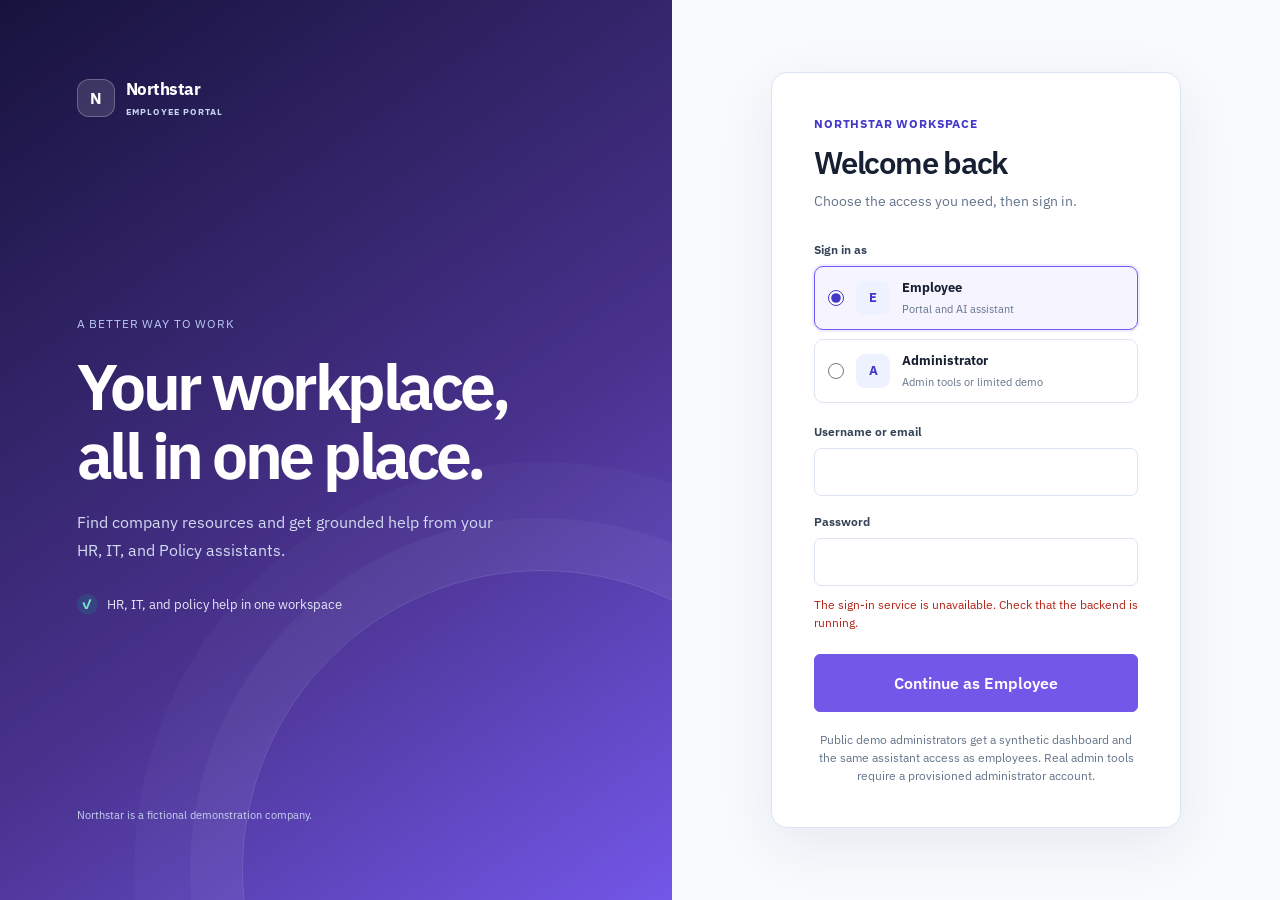
==== commit 22fe78e7: "Fix Gemini chat quality and demo authentication" ====
--- a/index.html
+++ b/index.html
@@ -42,7 +42,7 @@
           <label class="login-role-option">
             <input type="radio" name="role" value="admin" />
             <span class="login-role-icon" aria-hidden="true">A</span>
-            <span><strong>Administrator</strong><small>Portal, documents and analytics</small></span>
+            <span><strong>Administrator</strong><small>Admin tools or limited demo</small></span>
           </label>
         </fieldset>
         <label class="form-label" for="username">Username or email</label>
@@ -51,7 +51,7 @@
         <input class="form-input" id="password" name="password" type="password" autocomplete="current-password" required maxlength="1024" />
         <p class="login-error" id="loginError" role="alert" aria-live="polite"></p>
         <button class="btn btn-primary btn-block btn-lg" id="loginButton" type="submit">Continue as Employee</button>
-        <p class="portal-login-help">Employee access cannot open document management or analytics.</p>
+        <p class="portal-login-help">Public demo administrators get a synthetic dashboard and the same assistant access as employees. Real admin tools require a provisioned administrator account.</p>
       </form>
     </section>
   </main>
@@ -61,26 +61,36 @@
     const loginButton = document.getElementById('loginButton');
     const loginError = document.getElementById('loginError');
     const loginDemoNote = document.getElementById('loginDemoNote');
+    const usernameInput = document.getElementById('username');
+    const passwordInput = document.getElementById('password');
     const roleOptions = [...document.querySelectorAll('input[name="role"]')];
+    let loginOptions = { demo_login_enabled: false, demo_admin_login_enabled: false };
 
     const selectedRole = () => document.querySelector('input[name="role"]:checked').value;
     const updateRoleLabel = () => {
       const role = selectedRole();
       loginButton.textContent = `Continue as ${role === 'admin' ? 'Administrator' : 'Employee'}`;
+      const demoAdmin = role === 'admin' && loginOptions.demo_admin_login_enabled;
+      usernameInput.required = !demoAdmin;
+      passwordInput.required = !demoAdmin;
+      usernameInput.placeholder = demoAdmin ? 'Optional for the limited public demo' : '';
+      passwordInput.placeholder = demoAdmin ? 'Optional for the limited public demo' : '';
     };
     roleOptions.forEach(option => option.addEventListener('change', updateRoleLabel));
 
     API.authOptions().then(options => {
+      loginOptions = options;
       if (options.demo_login_enabled) {
         loginDemoNote.textContent = 'Evaluation demo access is not production authentication. Do not enter sensitive information.';
         loginDemoNote.hidden = false;
       }
+      updateRoleLabel();
     }).catch(error => {
       console.warn('[EKA] Could not load sign-in options.', error);
     });
 
-    API.session().then(() => {
-      window.location.replace('portal.html');
+    API.session().then(user => {
+      window.location.replace(user.username === 'demo-admin@demo.invalid' ? 'demo-admin.html' : 'portal.html');
     }).catch(error => {
       const params = new URLSearchParams(location.search);
       if (params.get('error') === 'unavailable' || error.status !== 401) {
@@ -94,12 +104,12 @@
       loginButton.disabled = true;
       loginButton.textContent = 'Signing in…';
       try {
-        await API.login(
+        const user = await API.login(
           document.getElementById('username').value.trim(),
           document.getElementById('password').value,
           selectedRole(),
         );
-        window.location.replace('portal.html');
+        window.location.replace(user.username === 'demo-admin@demo.invalid' ? 'demo-admin.html' : 'portal.html');
       } catch (error) {
         loginError.textContent = error.message || 'Sign-in failed. Please try again.';
       } finally {
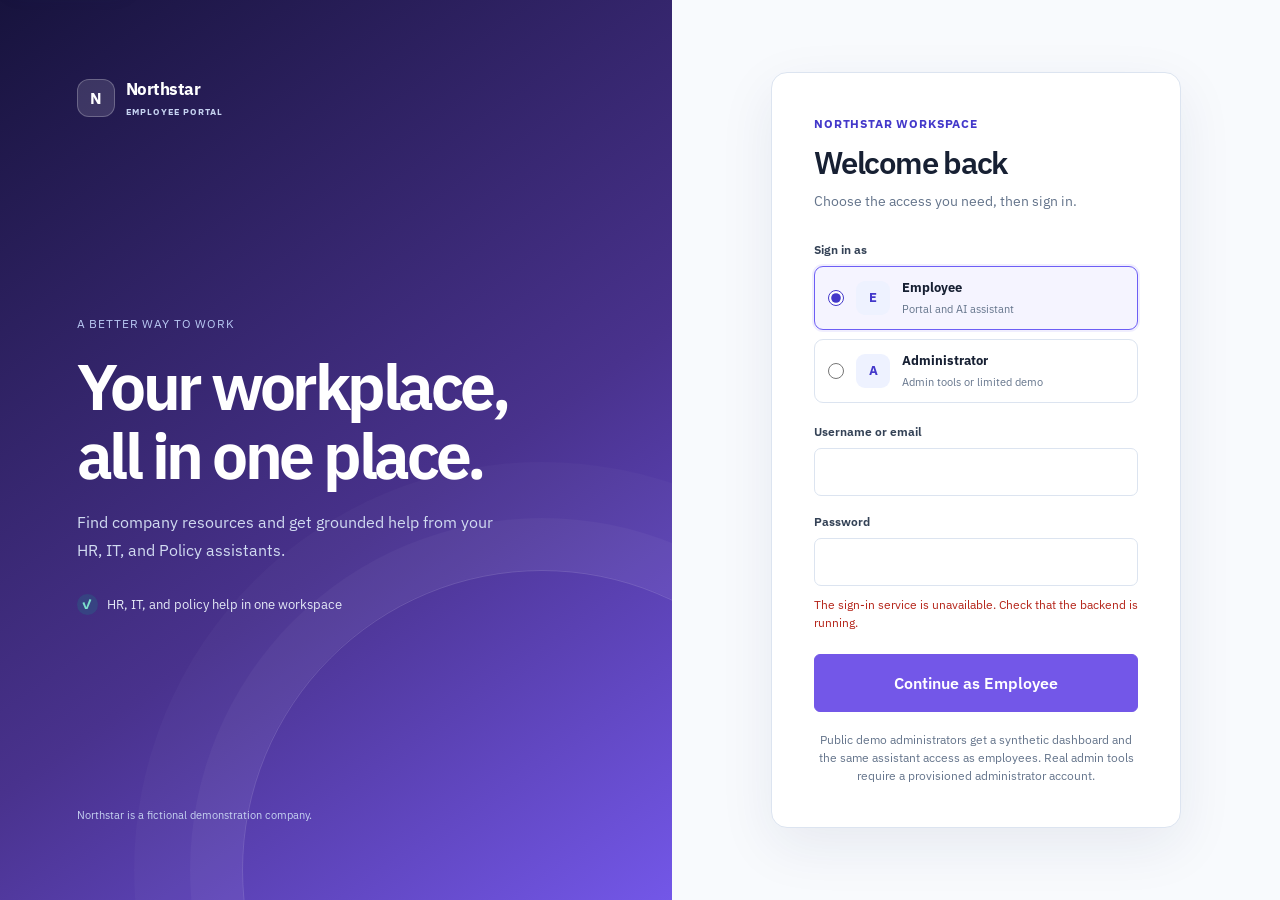
==== commit d5ce1e4b: "Implement EKA Phases 1-6: portal UX, Ask Cathy, routing, feedback, security, a11y Phases 1-6 of the " ====
--- a/index.html
+++ b/index.html
@@ -10,7 +10,8 @@
   <link rel="stylesheet" href="css/pages.css" />
 </head>
 <body class="portal-login-page">
-  <main class="portal-login-shell">
+  <a class="skip-link" href="#main-content">Skip to content</a>
+  <main class="portal-login-shell" id="main-content" tabindex="-1">
     <section class="portal-login-brand">
       <a class="portal-brand" href="index.html" aria-label="Northstar home">
         <span class="portal-brand-mark">N</span>
@@ -90,7 +91,7 @@
     });
 
     API.session().then(user => {
-      window.location.replace(user.username === 'demo-admin@demo.invalid' ? 'demo-admin.html' : 'portal.html');
+      window.location.replace(homePageForUser(user));
     }).catch(error => {
       const params = new URLSearchParams(location.search);
       if (params.get('error') === 'unavailable' || error.status !== 401) {
@@ -109,7 +110,7 @@
           document.getElementById('password').value,
           selectedRole(),
         );
-        window.location.replace(user.username === 'demo-admin@demo.invalid' ? 'demo-admin.html' : 'portal.html');
+        window.location.replace(homePageForUser(user));
       } catch (error) {
         loginError.textContent = error.message || 'Sign-in failed. Please try again.';
       } finally {
--- a/css/pages.css
+++ b/css/pages.css
@@ -196,7 +196,7 @@
 button, input, textarea, select { font: inherit; }
 button:focus-visible, a:focus-visible, input:focus-visible, textarea:focus-visible,
 select:focus-visible, [tabindex]:focus-visible {
-  outline: 2px solid rgba(120, 136, 232, .38);
+  outline: 2px solid #5C3FD0;
   outline-offset: 2px;
 }
 .app-shell {
@@ -424,9 +424,6 @@
 /* Analytics */
 .analytics-page { max-width: 1250px; }
 .analytics-status { display: flex; align-items: center; gap: 7px; margin: -7px 0 17px; color: var(--color-text-secondary); font-size: var(--type-xs); }
-.sample-data-notice { display: flex; align-items: flex-start; gap: 9px; margin: 1px 0 17px; padding: 12px 14px; border: 1px solid #E3D4AC; border-radius: 5px; background: #FBF6E8; }
-.notice-mark { width: 19px; height: 19px; display: grid; place-items: center; flex: 0 0 auto; border-radius: 50%; background: #EEE2BF; color: #665321; font-size: var(--type-xs); font-weight: 700; }
-.sample-data-notice p { color: #584B2E; font-size: var(--type-sm); line-height: 1.55; }
 .analytics-highlights { display: grid; grid-template-columns: repeat(3,minmax(0,1fr)); gap: 11px; margin: 15px 0; }
 .metric-card { display: grid; gap: 7px; padding: 12px 15px; border: 0; border-left: 2px solid var(--color-border-strong); border-radius: 0; background: transparent; }
 .metric-label { color: var(--color-text-muted); font-size: var(--type-xs); }
@@ -452,6 +449,18 @@
 .activity-fill.it { background: var(--color-it); }
 .activity-fill.policy { background: var(--color-policy); }
 .chart-empty { display: grid; min-height: 140px; place-items: center; color: var(--color-text-secondary); text-align: center; font-size: var(--type-sm); }
+/* Feedback analytics (Phase 4). */
+.feedback-panel { margin: 12px 0 18px; }
+.gap-list { display: grid; gap: 8px; padding-top: 4px; }
+.gap-row { display: grid; grid-template-columns: auto 1fr auto; align-items: center; gap: 10px; padding: 8px 10px; border: 1px solid var(--color-border); border-radius: 6px; background: var(--color-bg); }
+.gap-question { color: var(--color-text); font-size: 12px; overflow-wrap: anywhere; }
+.gap-meta { color: var(--color-text-muted); font-size: 10px; white-space: nowrap; }
+.feedback-trend { display: grid; gap: 6px; margin: 0; padding: 4px 0 0; list-style: none; }
+.feedback-trend li { display: grid; grid-template-columns: 1fr auto auto; gap: 10px; align-items: center; padding: 6px 10px; border: 1px solid var(--color-border); border-radius: 6px; background: var(--color-bg); }
+.feedback-trend-date { color: var(--color-text-secondary); font-size: 11px; }
+.feedback-trend-value { font-size: 11px; font-weight: 650; }
+.feedback-trend-value.positive { color: var(--color-primary-hover); }
+.feedback-trend-value.negative { color: #B42318; }
 .analytics-empty-panel { display: grid; justify-items: start; margin: 14px 0; padding: 26px 0; border: 0; border-top: 1px solid var(--color-border); border-radius: 0; background: transparent; text-align: left; }
 .analytics-empty-mark { width: 36px; height: 36px; display: grid; place-items: center; margin-bottom: 13px; border-radius: 5px; background: var(--color-primary-soft); color: var(--color-primary); }
 .analytics-empty-mark svg { width: 20px; height: 20px; }
@@ -1112,6 +1121,9 @@
 .agent-mark.hr, .welcome-mark.hr, .agent-avatar.hr { color: var(--color-hr); background: var(--color-hr-soft); border-color: transparent; }
 .agent-mark.it, .welcome-mark.it, .agent-avatar.it { color: var(--color-it); background: var(--color-it-soft); border-color: transparent; }
 .agent-mark.policy, .welcome-mark.policy, .agent-avatar.policy { color: var(--color-policy); background: var(--color-policy-soft); border-color: transparent; }
+/* Automatic routing mode (Ask Cathy without a preselected specialist). */
+.agent-mark.automatic, .welcome-mark.automatic, .agent-avatar.automatic { color: #4C36C9; background: #EEF2FF; border-color: transparent; }
+.agent-dot.automatic { background: #7357E8; }
 .active-agent h1 { color: var(--color-text); font-size: var(--type-md); font-weight: 550; }
 .active-agent p { color: var(--color-text-secondary); font-size: var(--type-sm); }
 .connection-state { display: flex; align-items: center; gap: 7px; color: var(--color-text-muted); font-size: 10px; }
@@ -1141,7 +1153,7 @@
 }
 .welcome-mark svg { width: 22px; height: 22px; }
 .chat-welcome .eyebrow { margin-bottom: 8px; color: var(--color-primary-hover); }
-.chat-welcome h1 {
+.chat-welcome h1, .chat-welcome .welcome-title {
   color: var(--color-text);
   max-width: 620px;
   font-family: var(--font-sans);
@@ -1275,6 +1287,60 @@
 .source-details[open] summary { border-bottom: 1px solid var(--color-border); }
 .source-list { display: grid; gap: 6px; padding: 8px 10px; }
 .source-item { display: flex; align-items: center; gap: 7px; color: var(--color-text-secondary); font-size: 11px; overflow-wrap: anywhere; }
+/* No-evidence support actions: document link + escalation entry point. */
+.message-support { display: flex; flex-wrap: wrap; align-items: center; gap: 9px; margin-top: 11px; }
+.message-support-documents { display: inline-flex; align-items: center; min-height: 30px; padding: 0 11px; border: 1px solid var(--color-border); border-radius: 6px; background: var(--color-history); color: var(--color-primary-hover); font-size: 11px; font-weight: 650; text-decoration: none; transition: border-color 150ms ease, background-color 150ms ease; }
+.message-support-documents:hover { border-color: var(--color-primary); background: var(--color-bg-elevated); }
+.message-support-ticket { display: inline-flex; align-items: center; min-height: 30px; padding: 0 11px; border: 1px solid #7357E8; border-radius: 6px; background: #FFFFFF; color: #4C36C9; font-size: 11px; font-weight: 650; cursor: pointer; transition: background-color 150ms ease, border-color 150ms ease; }
+.message-support-ticket:hover { background: #F3F1FF; border-color: #5C3FD0; }
+/* Answer feedback controls (Phase 4). */
+.message-feedback { display: flex; flex-wrap: wrap; align-items: center; gap: 7px; margin-top: 9px; }
+.message-feedback.is-pending { opacity: .75; }
+.feedback-label { color: var(--color-text-muted); font-size: 11px; }
+.feedback-button { display: inline-grid; width: 28px; height: 28px; place-items: center; padding: 0; border: 1px solid var(--color-border); border-radius: 6px; background: var(--color-bg); color: var(--color-text-secondary); cursor: pointer; transition: border-color 140ms ease, background-color 140ms ease, color 140ms ease; }
+.feedback-button svg { width: 15px; height: 15px; }
+.feedback-button:hover:not(:disabled) { border-color: var(--color-primary); color: var(--color-primary-hover); }
+.feedback-button:disabled { cursor: progress; opacity: .6; }
+.feedback-button.selected { border-color: var(--color-primary); background: var(--color-primary-soft, #EEF2FF); color: var(--color-primary-hover); }
+.feedback-state { color: var(--color-text-muted); font-size: 11px; }
+.feedback-error { color: #B42318; font-size: 11px; }
+.feedback-reasons { display: flex; flex-wrap: wrap; gap: 6px; width: 100%; margin-top: 2px; }
+.feedback-reason { padding: 4px 9px; border: 1px solid var(--color-border); border-radius: 12px; background: var(--color-bg); color: var(--color-text-secondary); font-size: 10px; cursor: pointer; transition: border-color 140ms ease, color 140ms ease, background-color 140ms ease; }
+.feedback-reason:hover { border-color: var(--color-primary); color: var(--color-primary-hover); }
+.feedback-reason.selected { border-color: var(--color-primary); background: var(--color-primary-soft, #EEF2FF); color: var(--color-primary-hover); font-weight: 650; }
+/* Phase 5 — skip link, recent questions, what's new. */
+.skip-link { position: fixed; top: 10px; left: 10px; z-index: 100; padding: 9px 14px; border: 1px solid #7357E8; border-radius: 7px; background: #FFFFFF; color: #4C36C9; font-size: 12px; font-weight: 700; text-decoration: none; box-shadow: 0 6px 18px rgba(23, 37, 84, .16); transform: translateY(-160%); transition: transform 140ms ease; }
+.skip-link:focus { transform: translateY(0); }
+.welcome-title { margin: 0; }
+.recent-questions { margin-top: 26px; padding-top: 18px; border-top: 1px solid var(--color-border); }
+.recent-questions-header { display: flex; flex-wrap: wrap; align-items: center; justify-content: space-between; gap: 10px; margin-bottom: 10px; }
+.recent-questions-header h3 { margin: 0; color: var(--color-text-secondary); font-size: 11px; font-weight: 700; letter-spacing: .08em; text-transform: uppercase; }
+.recent-questions-new { min-height: 27px; padding: 0 10px; border: 1px solid var(--color-border); border-radius: 6px; background: var(--color-bg); color: var(--color-text-secondary); font-size: 11px; cursor: pointer; transition: border-color 140ms ease, color 140ms ease; }
+.recent-questions-new:hover { border-color: var(--color-primary); color: var(--color-primary-hover); }
+.recent-questions-list { display: grid; gap: 7px; margin: 0; padding: 0; list-style: none; }
+.recent-question { display: grid; gap: 3px; width: 100%; padding: 9px 11px; border: 1px solid var(--color-border); border-radius: 7px; background: var(--color-bg); text-align: left; cursor: pointer; transition: border-color 140ms ease, background-color 140ms ease; }
+.recent-question:hover { border-color: var(--color-primary); background: var(--color-bg-elevated); }
+.recent-question-text { color: var(--color-text); font-size: 12px; overflow-wrap: anywhere; }
+.recent-question-meta { color: var(--color-text-muted); font-size: 10px; }
+.recent-questions-empty { margin: 0; color: var(--color-text-muted); font-size: 12px; }
+.whats-new-button { display: inline-flex; min-height: 28px; align-items: center; padding: 0 11px; border: 1px solid #7357E8; border-radius: 6px; background: #FFFFFF; color: #4C36C9; font-size: 11px; font-weight: 650; cursor: pointer; transition: background-color 140ms ease, border-color 140ms ease; }
+.whats-new-button:hover { background: #F3F1FF; border-color: #5C3FD0; }
+.whats-new-button:disabled { opacity: .7; cursor: progress; }
+/* Escalation ticket draft — client-side only, no ticket backend exists. */
+.ticket-draft { width: min(560px, calc(100vw - 32px)); max-width: none; padding: 0; border: 1px solid var(--color-border); border-radius: 10px; background: var(--color-bg-elevated); color: var(--color-text); box-shadow: 0 18px 44px rgba(15, 23, 42, .28); }
+.ticket-draft::backdrop { background: rgba(15, 23, 42, .45); }
+.ticket-draft-form { display: grid; gap: 9px; padding: 16px; }
+.ticket-draft-header { display: flex; align-items: center; justify-content: space-between; gap: 12px; }
+.ticket-draft-header h2 { margin: 0; font-size: var(--type-sm); font-weight: 700; }
+.ticket-draft-dismiss { border: 0; background: none; color: var(--color-text-muted); font-size: 20px; line-height: 1; cursor: pointer; }
+.ticket-draft-notice { margin: 0; padding: 9px 11px; border: 1px solid #F0D9A6; border-radius: 6px; background: #FFF8E8; color: #6B4E12; font-size: 11px; line-height: 1.5; }
+.ticket-draft-label { color: var(--color-text-secondary); font-size: 10px; font-weight: 700; letter-spacing: .06em; text-transform: uppercase; }
+.ticket-draft-department, .ticket-draft-subject, .ticket-draft-body { width: 100%; box-sizing: border-box; padding: 8px 10px; border: 1px solid var(--color-border); border-radius: 6px; background: var(--color-bg); color: var(--color-text); font: inherit; font-size: 12px; }
+.ticket-draft-body { resize: vertical; line-height: 1.5; }
+.ticket-draft-feedback { min-height: 16px; margin: 0; color: var(--color-text-secondary); font-size: 11px; line-height: 1.4; }
+.ticket-draft-actions { display: flex; justify-content: flex-end; gap: 8px; }
+.ticket-draft-copy { min-height: 32px; padding: 0 13px; border: 1px solid #7357E8; border-radius: 6px; background: linear-gradient(115deg, #7357E8, #8A72F5); color: #FFFFFF; font-size: 11px; font-weight: 650; cursor: pointer; }
+.ticket-draft-close { min-height: 32px; padding: 0 13px; border: 1px solid var(--color-border); border-radius: 6px; background: transparent; color: var(--color-text-secondary); font-size: 11px; font-weight: 650; cursor: pointer; }
 .source-item svg { width: 14px; height: 14px; flex: 0 0 auto; color: var(--color-primary-hover); }
 .composer-area {
   flex: 0 0 auto;
@@ -1353,9 +1419,6 @@
 .document-name-wrap small, .panel-unit, .activity-bar-column > span, .activity-bar-column small { color: var(--color-text-muted); }
 .index-status { color: var(--color-accent); }
 .index-status > span, .connection-dot.connected { background: var(--color-accent); }
-.sample-data-notice { border-color: #E3D4AC; background: #FBF6E8; }
-.notice-mark { background: #EEE2BF; color: #665321; }
-.sample-data-notice p { color: #584B2E; }
 .activity-bar-column > div, .activity-fill { background: var(--color-primary); }
 .activity-fill.hr { background: var(--color-hr); }
 .activity-fill.it { background: var(--color-it); }
@@ -1470,6 +1533,24 @@
 .portal-hero-action, .portal-support-button { display: inline-flex; min-height: 42px; align-items: center; gap: 9px; margin-top: 23px; padding: 0 15px; border: 1px solid #7357E8; border-radius: 7px; background: linear-gradient(115deg, #7357E8, #8A72F5); color: #FFFFFF; font-size: 12px; font-weight: 650; box-shadow: 0 5px 13px rgba(91,67,204,.2); cursor: pointer; transition: background 150ms ease, transform 150ms ease, box-shadow 150ms ease; }
 .portal-hero-action:hover, .portal-support-button:hover { transform: translateY(-1px); background: linear-gradient(115deg, #5C3FD0, #7357E8); box-shadow: 0 8px 18px rgba(91,67,204,.24); }
 .portal-sparkle { color: #D9D5FF; font-size: 17px; }
+/* Persistent Ask Cathy entry point in the portal header. */
+.portal-header-assistant { display: inline-flex; min-height: 33px; align-items: center; padding: 0 13px; border: 1px solid #7357E8; border-radius: 7px; background: #FFFFFF; color: #4C36C9; font-size: 11px; font-weight: 700; cursor: pointer; transition: background 140ms ease, border-color 140ms ease, color 140ms ease; }
+.portal-header-assistant:hover { background: #F3F1FF; border-color: #5C3FD0; }
+.portal-header-assistant[aria-expanded="true"] { background: #7357E8; border-color: #7357E8; color: #FFFFFF; }
+/* Hero question input for Ask Cathy. */
+.portal-hero-ask { max-width: min(560px, 100%); margin-top: 21px; }
+.portal-hero-ask-row { display: flex; gap: 8px; }
+.portal-hero-ask-input { flex: 1 1 auto; min-width: 0; min-height: 45px; padding: 0 14px; border: 1px solid #C9D3E6; border-radius: 7px; background: #FFFFFF; color: #172033; font: inherit; font-size: 14px; }
+.portal-hero-ask-input::placeholder { color: #8794A8; }
+.portal-hero-ask-input:focus { border-color: #6D5EF5; outline: 3px solid rgba(109,94,245,.15); }
+.portal-hero-ask-submit { flex: 0 0 auto; min-height: 45px; padding: 0 17px; border: 1px solid #7357E8; border-radius: 7px; background: linear-gradient(115deg, #7357E8, #8A72F5); color: #FFFFFF; font-size: 12px; font-weight: 650; cursor: pointer; transition: transform 150ms ease, box-shadow 150ms ease; }
+.portal-hero-ask-submit:hover:not(:disabled) { transform: translateY(-1px); box-shadow: 0 6px 15px rgba(91,67,204,.22); }
+.portal-hero-ask-submit:disabled { opacity: .8; cursor: progress; }
+.portal-hero-ask-error { min-height: 16px; margin: 7px 0 0; color: #B42318; font-size: 11px; line-height: 1.4; }
+.portal-hero-examples { display: flex; flex-wrap: wrap; align-items: center; gap: 7px; max-width: min(620px, 100%); margin-top: 4px; }
+.portal-hero-examples-label { color: #5368AA; font-size: 9px; font-weight: 700; letter-spacing: .12em; }
+.portal-hero-example { padding: 6px 10px; border: 1px solid #DCE4F0; border-radius: 15px; background: rgba(255,255,255,.85); color: #526176; font-size: 11px; cursor: pointer; transition: border-color 140ms ease, background 140ms ease, color 140ms ease; }
+.portal-hero-example:hover { border-color: #B5BDF0; background: #FFFFFF; color: #4338CA; }
 .portal-hero-art { position: absolute; right: 8%; top: 50%; width: 235px; height: 235px; transform: translateY(-50%); }
 .portal-orbit { position: absolute; inset: 20px; border: 1px solid rgba(109,94,245,.21); border-radius: 50%; transform: rotate(-22deg) scaleY(.48); }
 .portal-orbit-two { inset: 0; border-color: rgba(67,56,202,.15); transform: rotate(34deg) scaleY(.61); }
@@ -1479,6 +1560,7 @@
 .portal-section-heading { display: flex; align-items: end; justify-content: space-between; gap: 15px; margin-bottom: 16px; }
 .portal-section-heading .eyebrow { margin: 0 0 6px; font-size: 9px; letter-spacing: .12em; }
 .portal-section-heading h2, .portal-support-strip h2 { margin: 0; color: #241B4B; font-size: 22px; font-weight: 650; letter-spacing: -.035em; }
+.portal-empty-state { margin: 0; padding: 22px; border: 1px solid #DCE4F0; border-radius: 9px; background: #FFFFFF; color: #64748B; font-size: 12px; line-height: 1.6; }
 .portal-sample-label { padding: 5px 8px; border: 1px solid #DCE4F0; border-radius: 4px; background: #FFFFFF; color: #64748B; font-size: 9px; font-weight: 700; letter-spacing: .07em; }
 .portal-announcement-grid { display: grid; grid-template-columns: repeat(3, minmax(0,1fr)); gap: 14px; }
 .portal-announcement-card { min-height: 215px; padding: 20px; border: 1px solid #DCE4F0; border-radius: 9px; background: #FFFFFF; box-shadow: 0 3px 12px rgba(23,37,84,.035); transition: transform 150ms ease, box-shadow 150ms ease; }
@@ -1595,7 +1677,7 @@
 @media (max-width: 820px) {
   .portal-header { flex-wrap: wrap; min-height: 67px; gap: 10px 16px; padding: 10px 20px; }
   .portal-nav { order: 3; width: 100%; justify-content: flex-start; overflow-x: auto; padding: 4px 0 2px; }
-  .portal-account { margin-left: auto; }
+  .portal-account { flex-wrap: wrap; justify-content: flex-end; margin-left: auto; }
   .portal-account-name { display: none; }
   .portal-announcement-grid { grid-template-columns: repeat(2,minmax(0,1fr)); }
   .portal-announcement-card:last-child { grid-column: 1 / -1; min-height: auto; }
@@ -1619,6 +1701,11 @@
   .portal-hero-copy > p:not(.eyebrow) { max-width: 260px; font-size: 12px; }
   .portal-hero-art { right: -80px; top: 30%; opacity: .24; }
   .portal-hero-action { min-height: 39px; margin-top: 17px; padding: 0 11px; font-size: 10px; }
+  .portal-hero-ask { margin-top: 17px; }
+  .portal-hero-ask-input { min-height: 44px; font-size: 16px; }
+  .portal-hero-ask-submit { min-height: 44px; padding: 0 14px; }
+  .portal-hero-examples { gap: 6px; }
+  .portal-hero-example { font-size: 10px; }
   .portal-section { margin-top: 29px; }
   .portal-section-heading h2 { font-size: 19px; }
   .portal-announcement-grid, .portal-resource-grid { grid-template-columns: 1fr; gap: 9px; }
@@ -1632,5 +1719,13 @@
   .assistant-panel.minimized { inset: auto 8px 8px; height: 61px; }
 }
 @media (prefers-reduced-motion: reduce) {
-  .portal-announcement-card, .portal-resource-card, .portal-hero-action, .portal-support-button, .assistant-fab, .assistant-panel { animation: none !important; transition: none !important; }
-}
+  .portal-announcement-card, .portal-resource-card, .portal-hero-action, .portal-support-button, .assistant-fab, .assistant-panel, .portal-header-assistant, .portal-hero-ask-submit, .portal-hero-example { animation: none !important; transition: none !important; }
+}
+@media (prefers-reduced-motion: reduce) {
+  .skip-link, .recent-question, .recent-questions-new, .whats-new-button,
+  .feedback-button, .feedback-reason, .message-support-documents,
+  .message-support-ticket, .ticket-draft-copy, .ticket-draft-close {
+    transition: none !important;
+    animation: none !important;
+  }
+}
